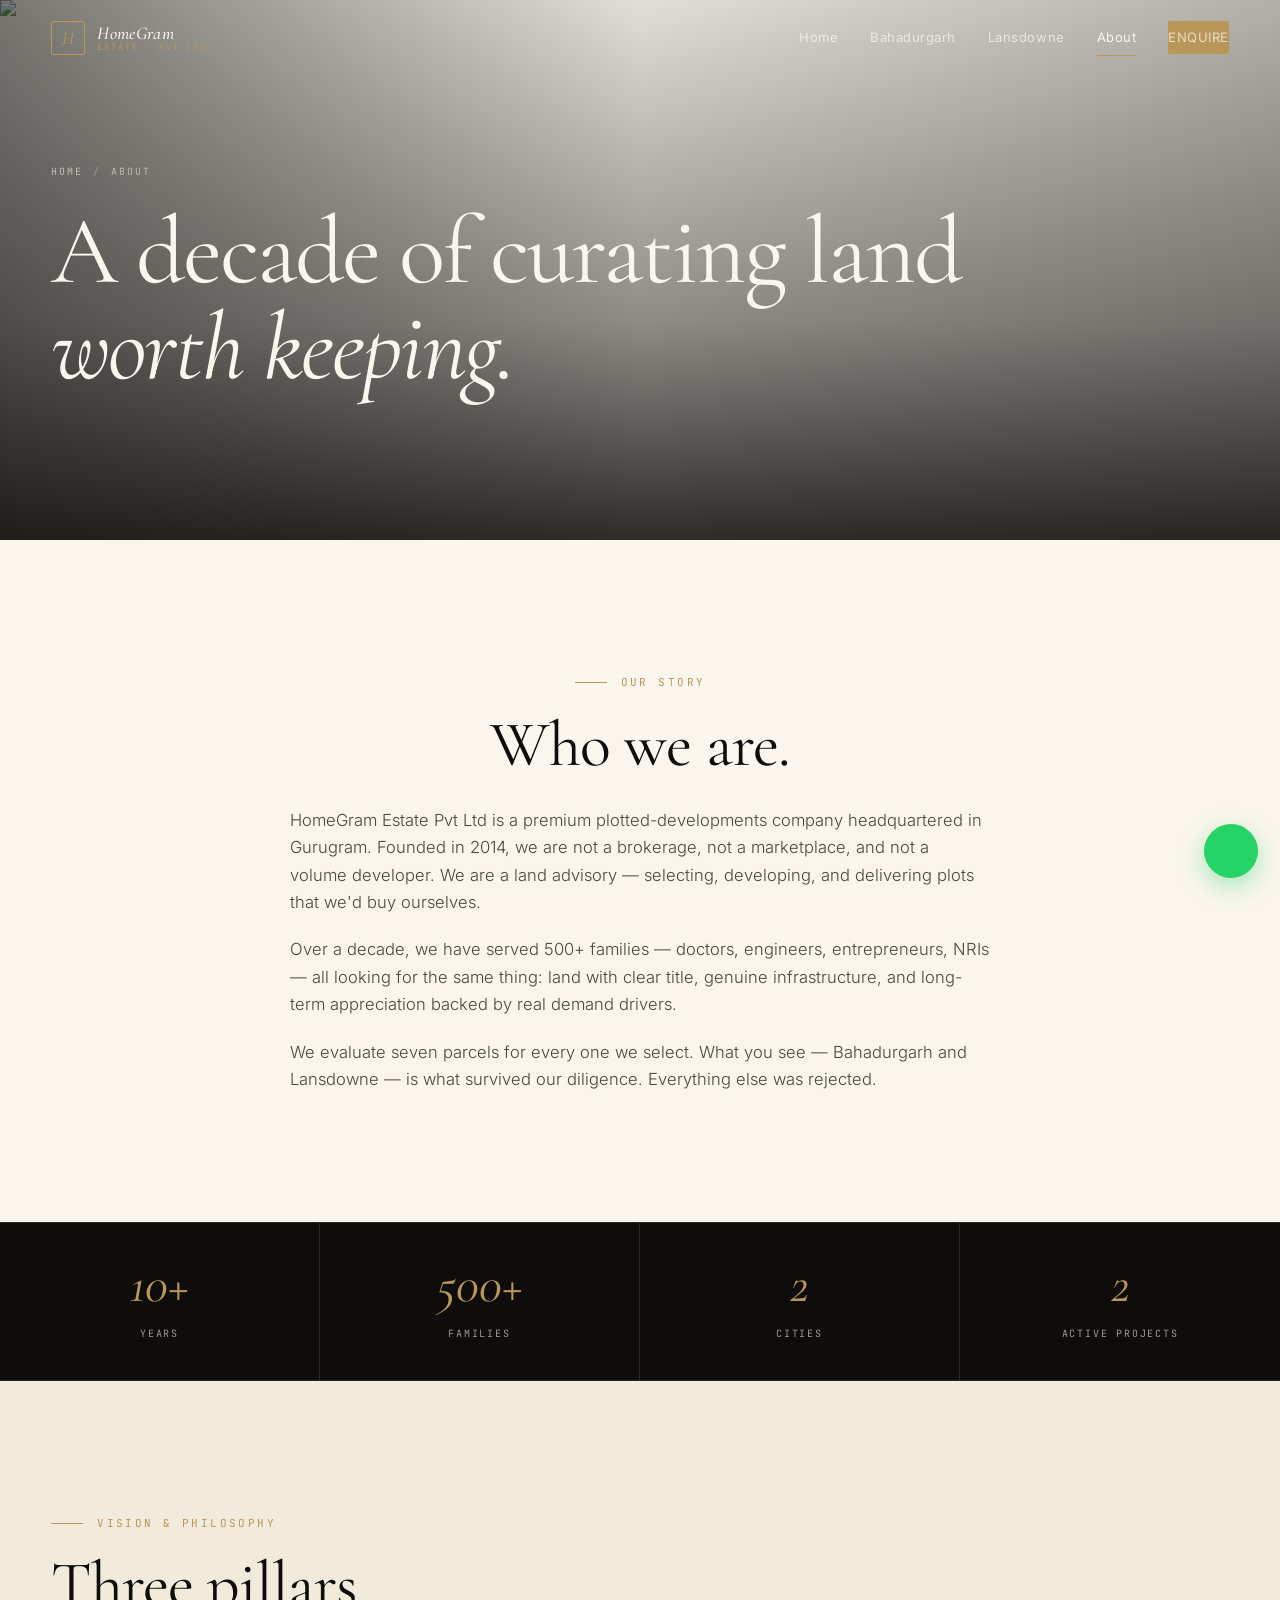
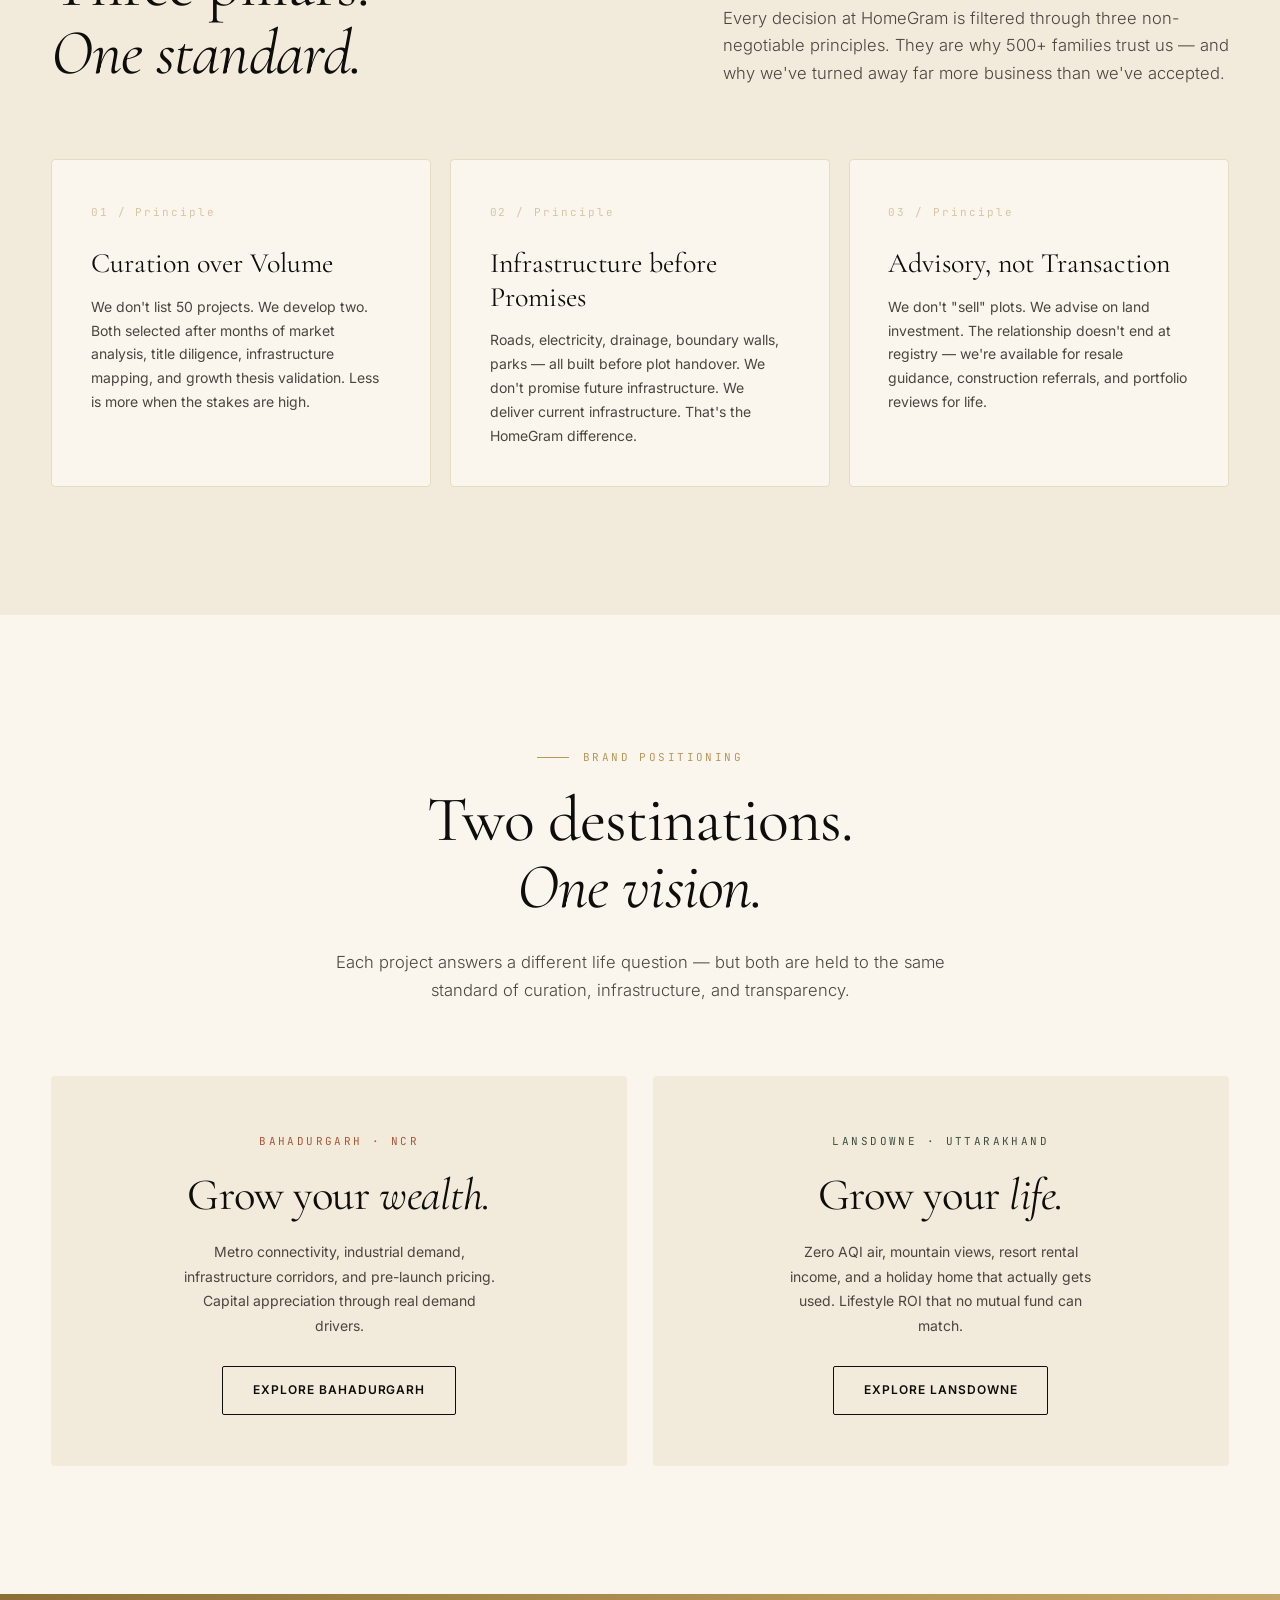
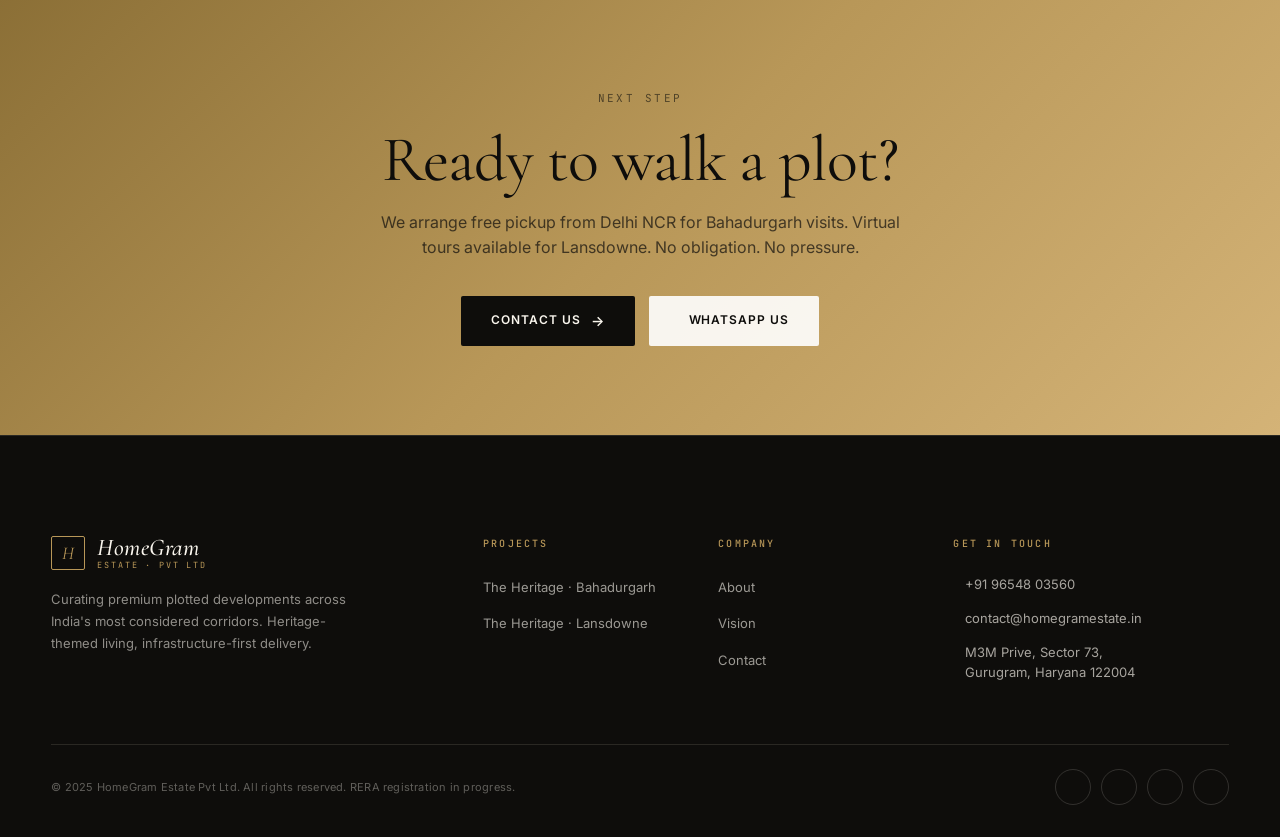
==== about.html @ fc44e46c "v3: Fresh multi-page premium website — Heritage theme, metro animation, Hugeicons Complete rebuild w" ====
<!DOCTYPE html>
<html lang="en">
<head>
<meta charset="UTF-8">
<meta name="viewport" content="width=device-width, initial-scale=1.0">
<title>About — HomeGram Estate Pvt Ltd</title>
<meta name="description" content="HomeGram Estate Pvt Ltd — A decade of curating premium plotted developments. 500+ families served, 2 cities, 2 active projects. Founded 2014, headquartered in Gurugram.">
<link rel="preconnect" href="https://fonts.googleapis.com">
<link rel="preconnect" href="https://fonts.gstatic.com" crossorigin>
<link href="https://fonts.googleapis.com/css2?family=Cormorant+Garamond:ital,wght@0,400;0,500;0,600;1,400;1,500&family=Inter:wght@300;400;500;600;700&family=JetBrains+Mono:wght@400;500&display=swap" rel="stylesheet">
<link rel="stylesheet" href="https://cdn.hugeicons.com/font/hgi-stroke-rounded.css">
<link rel="stylesheet" href="assets/style.css">
</head>
<body>

<!-- NAV -->
<nav class="nav" id="nav">
  <div class="nav-inner">
    <a href="index.html" class="nav-logo">
      <span class="nav-logo-mark">H</span>
      <span class="nav-logo-text">
        <span class="nav-logo-name">HomeGram</span>
        <span class="nav-logo-tag">Estate · Pvt Ltd</span>
      </span>
    </a>
    <div class="nav-links">
      <a href="index.html">Home</a>
      <a href="bahadurgarh.html">Bahadurgarh</a>
      <a href="lansdowne.html">Lansdowne</a>
      <a href="about.html" class="active">About</a>
      <a href="contact.html" class="nav-cta">Enquire</a>
    </div>
    <button class="nav-burger" aria-label="Menu"><span></span><span></span><span></span></button>
  </div>
</nav>
<div class="mobile-menu">
  <a href="index.html">Home</a>
  <a href="bahadurgarh.html">Bahadurgarh</a>
  <a href="lansdowne.html">Lansdowne</a>
  <a href="about.html">About</a>
  <a href="contact.html">Enquire</a>
</div>

<!-- HERO -->
<section class="hero" style="min-height:60vh;min-height:60svh;">
  <div class="hero-media">
    <img src="https://images.unsplash.com/photo-1497366216548-37526070297c?w=1600&q=90" alt="HomeGram Estate Office">
  </div>
  <div class="hero-overlay"></div>
  <div class="hero-content">
    <div class="breadcrumb reveal">
      <a href="index.html">Home</a>
      <span class="sep">/</span>
      <span>About</span>
    </div>
    <h1 class="display-xl reveal delay-1">
      A decade of curating land<br>
      <em>worth keeping.</em>
    </h1>
  </div>
</section>

<!-- STORY SECTION -->
<section class="section light">
  <div class="container" style="max-width:900px;">
    <div style="text-align:center;">
      <span class="eyebrow eyebrow-line reveal">Our Story</span>
      <h2 class="display-lg reveal delay-1" style="margin-top:18px;">
        Who we are.
      </h2>
      <p class="lead reveal delay-2" style="max-width:700px;margin:28px auto 0;text-align:left;">
        HomeGram Estate Pvt Ltd is a premium plotted-developments company headquartered in Gurugram. Founded in 2014, we are not a brokerage, not a marketplace, and not a volume developer. We are a land advisory — selecting, developing, and delivering plots that we'd buy ourselves.
      </p>
      <p class="lead reveal delay-2" style="max-width:700px;margin:20px auto 0;text-align:left;">
        Over a decade, we have served 500+ families — doctors, engineers, entrepreneurs, NRIs — all looking for the same thing: land with clear title, genuine infrastructure, and long-term appreciation backed by real demand drivers.
      </p>
      <p class="lead reveal delay-2" style="max-width:700px;margin:20px auto 0;text-align:left;">
        We evaluate seven parcels for every one we select. What you see — Bahadurgarh and Lansdowne — is what survived our diligence. Everything else was rejected.
      </p>
    </div>
  </div>
</section>

<!-- STATS -->
<section class="dark">
  <div class="stat-band">
    <div class="stat-cell">
      <strong>10+</strong>
      <span>Years</span>
    </div>
    <div class="stat-cell">
      <strong>500+</strong>
      <span>Families</span>
    </div>
    <div class="stat-cell">
      <strong>2</strong>
      <span>Cities</span>
    </div>
    <div class="stat-cell">
      <strong>2</strong>
      <span>Active Projects</span>
    </div>
  </div>
</section>

<!-- VISION & PHILOSOPHY -->
<section class="section cream" id="vision">
  <div class="container">
    <div class="section-head">
      <div>
        <span class="eyebrow eyebrow-line reveal">Vision & Philosophy</span>
        <h2 class="display-lg reveal delay-1">
          Three pillars.<br>
          <em>One standard.</em>
        </h2>
      </div>
      <p class="lead reveal delay-2">
        Every decision at HomeGram is filtered through three non-negotiable principles. They are why 500+ families trust us — and why we've turned away far more business than we've accepted.
      </p>
    </div>
    <div class="feature-grid">
      <div class="feature-card reveal">
        <span class="feature-card-num">01 / Principle</span>
        <i class="hgi-stroke hgi-checkmark-circle-02 feature-card-icon"></i>
        <h3>Curation over Volume</h3>
        <p>We don't list 50 projects. We develop two. Both selected after months of market analysis, title diligence, infrastructure mapping, and growth thesis validation. Less is more when the stakes are high.</p>
      </div>
      <div class="feature-card reveal delay-1">
        <span class="feature-card-num">02 / Principle</span>
        <i class="hgi-stroke hgi-road-01 feature-card-icon"></i>
        <h3>Infrastructure before Promises</h3>
        <p>Roads, electricity, drainage, boundary walls, parks — all built before plot handover. We don't promise future infrastructure. We deliver current infrastructure. That's the HomeGram difference.</p>
      </div>
      <div class="feature-card reveal delay-2">
        <span class="feature-card-num">03 / Principle</span>
        <i class="hgi-stroke hgi-handshake-01 feature-card-icon"></i>
        <h3>Advisory, not Transaction</h3>
        <p>We don't "sell" plots. We advise on land investment. The relationship doesn't end at registry — we're available for resale guidance, construction referrals, and portfolio reviews for life.</p>
      </div>
    </div>
  </div>
</section>

<!-- BRAND POSITIONING -->
<section class="section light">
  <div class="container">
    <div style="text-align:center;max-width:900px;margin:0 auto;">
      <span class="eyebrow eyebrow-line reveal">Brand Positioning</span>
      <h2 class="display-lg reveal delay-1" style="margin-top:18px;">
        Two destinations.<br>
        <em>One vision.</em>
      </h2>
      <p class="lead reveal delay-2" style="max-width:640px;margin:28px auto 0;">
        Each project answers a different life question — but both are held to the same standard of curation, infrastructure, and transparency.
      </p>
    </div>
    <div style="display:grid;grid-template-columns:1fr 1fr;gap:clamp(20px,2vw,32px);margin-top:clamp(48px,6vw,72px);">
      <div class="reveal" style="padding:clamp(32px,4vw,56px);background:var(--paper-warm);border-radius:4px;text-align:center;">
        <span class="eyebrow" style="color:var(--terracotta);">Bahadurgarh · NCR</span>
        <h3 class="display-md" style="margin-top:18px;margin-bottom:20px;">Grow your <em>wealth.</em></h3>
        <p style="font-size:14px;line-height:1.75;color:var(--text-mid);max-width:320px;margin:0 auto;">
          Metro connectivity, industrial demand, infrastructure corridors, and pre-launch pricing. Capital appreciation through real demand drivers.
        </p>
        <a href="bahadurgarh.html" class="btn btn-outline-dark" style="margin-top:28px;">Explore Bahadurgarh</a>
      </div>
      <div class="reveal delay-2" style="padding:clamp(32px,4vw,56px);background:var(--paper-warm);border-radius:4px;text-align:center;">
        <span class="eyebrow" style="color:var(--forest);">Lansdowne · Uttarakhand</span>
        <h3 class="display-md" style="margin-top:18px;margin-bottom:20px;">Grow your <em>life.</em></h3>
        <p style="font-size:14px;line-height:1.75;color:var(--text-mid);max-width:320px;margin:0 auto;">
          Zero AQI air, mountain views, resort rental income, and a holiday home that actually gets used. Lifestyle ROI that no mutual fund can match.
        </p>
        <a href="lansdowne.html" class="btn btn-outline-dark" style="margin-top:28px;">Explore Lansdowne</a>
      </div>
    </div>
  </div>
</section>

<!-- CTA SECTION -->
<section class="section-tight" style="background:linear-gradient(135deg,var(--gold-deep) 0%,var(--gold) 50%,#D4B377 100%);color:var(--ink);">
  <div class="container" style="text-align:center;max-width:780px;">
    <span class="eyebrow reveal" style="color:rgba(14,13,11,0.6);">Next Step</span>
    <h2 class="display-lg reveal delay-1" style="margin-top:18px;color:var(--ink);">
      Ready to walk a plot?
    </h2>
    <p class="reveal delay-2" style="margin-top:16px;font-size:16px;color:rgba(14,13,11,0.7);max-width:520px;margin-left:auto;margin-right:auto;">
      We arrange free pickup from Delhi NCR for Bahadurgarh visits. Virtual tours available for Lansdowne. No obligation. No pressure.
    </p>
    <div class="reveal delay-3" style="margin-top:36px;display:flex;gap:14px;justify-content:center;flex-wrap:wrap;">
      <a href="contact.html" class="btn" style="background:var(--ink);color:var(--paper);">
        Contact Us <span style="font-size:14px;">→</span>
      </a>
      <a href="https://wa.me/919654803560?text=Hi%2C%20I%27d%20like%20to%20schedule%20a%20site%20visit." target="_blank" class="btn" style="background:rgba(255,255,255,0.9);color:var(--ink);">
        <i class="hgi-stroke hgi-whatsapp"></i>
        WhatsApp Us
      </a>
    </div>
  </div>
</section>

<!-- FOOTER -->
<footer class="footer">
  <div class="container">
    <div class="footer-grid">
      <div class="footer-brand">
        <a href="index.html" class="nav-logo">
          <span class="nav-logo-mark">H</span>
          <span class="nav-logo-text">
            <span class="nav-logo-name">HomeGram</span>
            <span class="nav-logo-tag">Estate · Pvt Ltd</span>
          </span>
        </a>
        <p>Curating premium plotted developments across India's most considered corridors. Heritage-themed living, infrastructure-first delivery.</p>
      </div>
      <div>
        <h4>Projects</h4>
        <ul>
          <li><a href="bahadurgarh.html">The Heritage · Bahadurgarh</a></li>
          <li><a href="lansdowne.html">The Heritage · Lansdowne</a></li>
        </ul>
      </div>
      <div>
        <h4>Company</h4>
        <ul>
          <li><a href="about.html">About</a></li>
          <li><a href="about.html#vision">Vision</a></li>
          <li><a href="contact.html">Contact</a></li>
        </ul>
      </div>
      <div>
        <h4>Get in Touch</h4>
        <div class="footer-contact-item"><i class="hgi-stroke hgi-call-02"></i><span>+91 96548 03560</span></div>
        <div class="footer-contact-item"><i class="hgi-stroke hgi-mail-01"></i><span>contact@homegramestate.in</span></div>
        <div class="footer-contact-item"><i class="hgi-stroke hgi-location-05"></i><span>M3M Prive, Sector 73,<br>Gurugram, Haryana 122004</span></div>
      </div>
    </div>
    <div class="footer-bottom">
      <p>© 2025 HomeGram Estate Pvt Ltd. All rights reserved. RERA registration in progress.</p>
      <div class="footer-socials">
        <a href="tel:+919654803560" aria-label="Call"><i class="hgi-stroke hgi-call-02"></i></a>
        <a href="https://wa.me/919654803560" target="_blank" aria-label="WhatsApp"><i class="hgi-stroke hgi-whatsapp"></i></a>
        <a href="mailto:contact@homegramestate.in" aria-label="Email"><i class="hgi-stroke hgi-mail-01"></i></a>
        <a href="#" aria-label="Instagram"><i class="hgi-stroke hgi-instagram"></i></a>
      </div>
    </div>
  </div>
</footer>

<a href="https://wa.me/919654803560?text=Hi%2C%20I%27m%20interested%20in%20HomeGram%20Estate%20properties." target="_blank" class="whatsapp-float" aria-label="WhatsApp">
  <i class="hgi-stroke hgi-whatsapp"></i>
</a>

<script src="assets/script.js"></script>
</body>
</html>
---- assets/style.css ----
/* ============================================================
   HOMEGRAM ESTATE — DESIGN SYSTEM
   Editorial luxury × Premium real estate
   ============================================================ */

/* ---------- RESET ---------- */
*,*::before,*::after{margin:0;padding:0;box-sizing:border-box}
html{scroll-behavior:smooth;-webkit-font-smoothing:antialiased;text-rendering:optimizeLegibility}
body{font-family:var(--ff-body);color:var(--ink);background:var(--paper);line-height:1.55;overflow-x:hidden}
img,video,svg{display:block;max-width:100%;height:auto}
a{color:inherit;text-decoration:none}
button{border:none;background:none;cursor:pointer;font-family:inherit;color:inherit}
ul,ol{list-style:none}
input,textarea,select{font-family:inherit;font-size:inherit;color:inherit;border:none;outline:none;background:transparent}

/* ---------- DESIGN TOKENS ---------- */
:root{
  /* Heritage palette */
  --ink:#0E0D0B;
  --ink-soft:#1B1A17;
  --ink-line:#2A2823;
  --paper:#FAF6EE;
  --paper-warm:#F2EBDB;
  --paper-stone:#E5DCC4;
  --bone:#D9CFB5;
  --gold:#B89758;
  --gold-deep:#8B6F36;
  --gold-glow:rgba(184,151,88,0.14);
  --terracotta:#A65A3A;
  --forest:#3D4F3C;
  --text-mid:#4A463E;
  --text-soft:#7A746A;

  /* Type */
  --ff-display:'Cormorant Garamond',Georgia,serif;
  --ff-body:'Inter',system-ui,-apple-system,sans-serif;
  --ff-mono:'JetBrains Mono',ui-monospace,monospace;

  /* Layout */
  --nav-h:76px;
  --max-w:1320px;
  --gutter:clamp(20px,4vw,72px);

  /* Motion */
  --ease-out:cubic-bezier(.2,.8,.2,1);
  --ease-soft:cubic-bezier(.4,0,.2,1);
}

/* ---------- TYPOGRAPHY ---------- */
.eyebrow{
  font-family:var(--ff-mono);
  font-size:11px;
  letter-spacing:0.22em;
  text-transform:uppercase;
  color:var(--gold);
  display:inline-block;
}
.eyebrow-line::before{
  content:'';display:inline-block;width:32px;height:1px;
  background:var(--gold);vertical-align:middle;margin-right:14px;
}
.display-xl{
  font-family:var(--ff-display);
  font-weight:400;
  font-size:clamp(48px,7.5vw,108px);
  line-height:1.0;
  letter-spacing:-0.02em;
}
.display-lg{
  font-family:var(--ff-display);
  font-weight:400;
  font-size:clamp(38px,5vw,72px);
  line-height:1.06;
  letter-spacing:-0.015em;
}
.display-md{
  font-family:var(--ff-display);
  font-weight:400;
  font-size:clamp(28px,3.5vw,48px);
  line-height:1.12;
  letter-spacing:-0.01em;
}
.display-sm{
  font-family:var(--ff-display);
  font-weight:400;
  font-size:clamp(22px,2.4vw,32px);
  line-height:1.18;
}
.display-xl em,.display-lg em,.display-md em,.display-sm em{
  font-style:italic;font-weight:400;
}
.lead{
  font-size:clamp(16px,1.3vw,19px);
  line-height:1.65;
  font-weight:300;
  color:var(--text-mid);
}
.dark .lead,section.dark .lead{color:rgba(250,246,238,0.72)}

/* ---------- LAYOUT ---------- */
.container{
  max-width:var(--max-w);
  margin:0 auto;
  padding-left:var(--gutter);
  padding-right:var(--gutter);
}
.section{padding:clamp(80px,10vw,160px) 0}
.section-tight{padding:clamp(60px,7vw,100px) 0}

/* Theme variants */
.dark{background:var(--ink);color:var(--paper)}
.light{background:var(--paper);color:var(--ink)}
.cream{background:var(--paper-warm);color:var(--ink)}
.stone{background:var(--paper-stone);color:var(--ink)}

/* ---------- NAV ---------- */
.nav{
  position:fixed;top:0;left:0;right:0;z-index:1000;
  height:var(--nav-h);
  display:flex;align-items:center;
  padding:0 var(--gutter);
  transition:background .4s var(--ease-out),backdrop-filter .4s,border-color .4s,height .3s;
  border-bottom:1px solid transparent;
}
.nav.is-scrolled{
  background:rgba(14,13,11,0.85);
  backdrop-filter:blur(20px) saturate(140%);
  -webkit-backdrop-filter:blur(20px) saturate(140%);
  border-bottom-color:rgba(184,151,88,0.12);
  height:64px;
}
.nav.on-light{background:rgba(250,246,238,0.92);border-bottom-color:rgba(14,13,11,0.06)}
.nav.on-light.is-scrolled{background:rgba(250,246,238,0.95)}
.nav-inner{
  display:flex;align-items:center;justify-content:space-between;
  width:100%;max-width:var(--max-w);margin:0 auto;
}
.nav-logo{display:flex;align-items:center;gap:12px;line-height:1}
.nav-logo-mark{
  width:34px;height:34px;
  border:1.5px solid var(--gold);
  display:flex;align-items:center;justify-content:center;
  font-family:var(--ff-display);font-style:italic;font-size:18px;color:var(--gold);
  border-radius:2px;
}
.nav-logo-text{display:flex;flex-direction:column;gap:1px}
.nav-logo-name{
  font-family:var(--ff-display);font-style:italic;font-size:18px;
  color:var(--paper);font-weight:500;letter-spacing:0.02em;
}
.nav.on-light .nav-logo-name{color:var(--ink)}
.nav-logo-tag{
  font-family:var(--ff-mono);font-size:8.5px;
  letter-spacing:0.22em;text-transform:uppercase;
  color:var(--gold);
}
.nav-links{display:flex;align-items:center;gap:clamp(20px,2.5vw,40px)}
.nav-links a{
  font-size:13px;font-weight:400;letter-spacing:0.04em;
  color:rgba(250,246,238,0.72);
  transition:color .25s;
  position:relative;padding:6px 0;
}
.nav.on-light .nav-links a{color:var(--text-mid)}
.nav-links a:hover{color:var(--gold)}
.nav-links a.active{color:var(--paper)}
.nav.on-light .nav-links a.active{color:var(--ink)}
.nav-links a.active::after{
  content:'';position:absolute;left:0;right:0;bottom:-2px;
  height:1px;background:var(--gold);
}
.nav-cta{
  display:inline-flex;align-items:center;gap:8px;
  padding:10px 22px;
  background:var(--gold);color:var(--ink);
  font-size:12px;font-weight:600;letter-spacing:0.06em;text-transform:uppercase;
  border-radius:2px;transition:all .3s var(--ease-out);
}
.nav-cta:hover{background:var(--paper);color:var(--ink);transform:translateY(-1px)}
.nav-burger{display:none;width:32px;height:32px;flex-direction:column;justify-content:center;gap:5px;cursor:pointer}
.nav-burger span{
  display:block;width:22px;height:1.5px;background:var(--paper);
  transition:transform .3s,opacity .3s;
}
.nav.on-light .nav-burger span{background:var(--ink)}
.nav-burger.open span:nth-child(1){transform:translateY(6.5px) rotate(45deg)}
.nav-burger.open span:nth-child(2){opacity:0}
.nav-burger.open span:nth-child(3){transform:translateY(-6.5px) rotate(-45deg)}

/* Mobile menu */
.mobile-menu{
  position:fixed;inset:0;z-index:999;
  background:var(--ink);
  display:flex;flex-direction:column;align-items:center;justify-content:center;gap:28px;
  opacity:0;pointer-events:none;
  transition:opacity .35s var(--ease-out);
}
.mobile-menu.open{opacity:1;pointer-events:auto}
.mobile-menu a{
  font-family:var(--ff-display);font-style:italic;font-size:32px;
  color:var(--paper);
}
.mobile-menu a:hover{color:var(--gold)}

/* ---------- BUTTONS ---------- */
.btn{
  display:inline-flex;align-items:center;gap:10px;
  padding:14px 30px;
  font-size:12px;font-weight:600;letter-spacing:0.08em;text-transform:uppercase;
  border-radius:2px;
  transition:all .3s var(--ease-out);
  cursor:pointer;
}
.btn-gold{background:var(--gold);color:var(--ink)}
.btn-gold:hover{background:var(--paper);transform:translateY(-2px);box-shadow:0 12px 36px rgba(184,151,88,0.28)}
.btn-outline{
  border:1px solid rgba(250,246,238,0.4);color:var(--paper);
}
.btn-outline:hover{border-color:var(--gold);color:var(--gold)}
.btn-outline-dark{
  border:1px solid var(--ink);color:var(--ink);
}
.btn-outline-dark:hover{background:var(--ink);color:var(--paper)}
.btn-arrow{
  display:inline-flex;align-items:center;gap:8px;
  font-family:var(--ff-mono);font-size:11px;
  letter-spacing:0.18em;text-transform:uppercase;color:var(--gold);
  transition:gap .3s var(--ease-out);
}
.btn-arrow:hover{gap:14px}
.btn-arrow .arrow{
  display:inline-block;width:24px;height:1px;background:var(--gold);
  position:relative;
}
.btn-arrow .arrow::after{
  content:'';position:absolute;right:-1px;top:-3px;
  width:8px;height:8px;border-top:1px solid var(--gold);border-right:1px solid var(--gold);
  transform:rotate(45deg);
}

/* ---------- SCROLL REVEAL ---------- */
.reveal{opacity:0;transform:translateY(32px);transition:opacity .8s var(--ease-out),transform .8s var(--ease-out)}
.reveal.visible{opacity:1;transform:translateY(0)}
.reveal-l{opacity:0;transform:translateX(-32px);transition:opacity .8s var(--ease-out),transform .8s var(--ease-out)}
.reveal-l.visible{opacity:1;transform:translateX(0)}
.reveal-r{opacity:0;transform:translateX(32px);transition:opacity .8s var(--ease-out),transform .8s var(--ease-out)}
.reveal-r.visible{opacity:1;transform:translateX(0)}
.delay-1{transition-delay:.08s}.delay-2{transition-delay:.16s}.delay-3{transition-delay:.24s}
.delay-4{transition-delay:.32s}.delay-5{transition-delay:.4s}
@media (prefers-reduced-motion:reduce){
  .reveal,.reveal-l,.reveal-r{opacity:1!important;transform:none!important;transition:none!important}
}

/* ---------- HERO ---------- */
.hero{
  position:relative;
  min-height:100vh;min-height:100svh;
  display:flex;align-items:center;
  overflow:hidden;
  color:var(--paper);
}
.hero-media{position:absolute;inset:0;z-index:0;overflow:hidden}
.hero-media img,.hero-media video{
  width:100%;height:100%;object-fit:cover;
  transform:scale(1.04);
  transition:transform 8s ease-out;
}
.hero.is-loaded .hero-media img,.hero.is-loaded .hero-media video{transform:scale(1)}
.hero-overlay{
  position:absolute;inset:0;z-index:1;
  background:
    linear-gradient(180deg,rgba(14,13,11,0) 0%,rgba(14,13,11,0.4) 60%,rgba(14,13,11,0.85) 100%),
    linear-gradient(90deg,rgba(14,13,11,0.55) 0%,rgba(14,13,11,0.1) 50%,rgba(14,13,11,0.3) 100%);
}
.hero-content{
  position:relative;z-index:2;
  width:100%;max-width:var(--max-w);margin:0 auto;
  padding:calc(var(--nav-h) + 24px) var(--gutter) 80px;
}
.hero-meta{
  display:flex;flex-wrap:wrap;gap:24px 36px;
  font-family:var(--ff-mono);font-size:11px;letter-spacing:0.18em;text-transform:uppercase;
  color:rgba(250,246,238,0.72);
  margin-top:36px;padding-top:28px;
  border-top:1px solid rgba(250,246,238,0.18);
}
.hero-meta span strong{
  display:block;font-family:var(--ff-display);font-size:24px;font-weight:400;font-style:italic;
  color:var(--gold);letter-spacing:0;margin-bottom:4px;text-transform:none;
}
.hero-scroll{
  position:absolute;bottom:32px;left:50%;transform:translateX(-50%);
  z-index:2;
  display:flex;flex-direction:column;align-items:center;gap:8px;
  font-family:var(--ff-mono);font-size:9px;letter-spacing:0.3em;text-transform:uppercase;
  color:rgba(250,246,238,0.5);
}
.hero-scroll-line{
  width:1px;height:48px;
  background:linear-gradient(180deg,var(--gold) 0%,transparent 100%);
  position:relative;overflow:hidden;
}
.hero-scroll-line::before{
  content:'';position:absolute;top:-50%;left:0;width:100%;height:50%;
  background:var(--paper);
  animation:scrollLine 2s ease-in-out infinite;
}
@keyframes scrollLine{
  0%{transform:translateY(0)}
  100%{transform:translateY(300%)}
}

/* ---------- TICKER ---------- */
.ticker{
  background:var(--ink-soft);
  border-top:1px solid var(--ink-line);border-bottom:1px solid var(--ink-line);
  overflow:hidden;padding:18px 0;
  color:var(--paper);
}
.ticker-track{display:flex;gap:48px;animation:tick 38s linear infinite;width:max-content}
.ticker-item{
  display:flex;align-items:center;gap:12px;
  font-family:var(--ff-mono);font-size:11px;letter-spacing:0.18em;text-transform:uppercase;
  color:rgba(250,246,238,0.7);white-space:nowrap;
}
.ticker-item .dot{width:5px;height:5px;background:var(--gold);border-radius:50%}
@keyframes tick{from{transform:translateX(0)}to{transform:translateX(-50%)}}

/* ---------- PROJECT CARDS ---------- */
.projects-grid{
  display:grid;grid-template-columns:1fr 1fr;gap:clamp(16px,1.5vw,24px);
  margin-top:clamp(48px,6vw,80px);
}
.project-card{
  position:relative;display:block;
  aspect-ratio:3/4;border-radius:4px;overflow:hidden;
  color:var(--paper);
}
.project-card-img{
  position:absolute;inset:0;width:100%;height:100%;object-fit:cover;
  transition:transform .9s var(--ease-out);
}
.project-card:hover .project-card-img{transform:scale(1.06)}
.project-card-overlay{
  position:absolute;inset:0;
  background:linear-gradient(180deg,rgba(14,13,11,0.1) 0%,rgba(14,13,11,0.3) 50%,rgba(14,13,11,0.92) 100%);
}
.project-card-content{
  position:absolute;inset:0;
  padding:clamp(28px,3vw,44px);
  display:flex;flex-direction:column;justify-content:flex-end;gap:16px;
}
.project-card-tag{
  align-self:flex-start;
  font-family:var(--ff-mono);font-size:10px;letter-spacing:0.22em;text-transform:uppercase;
  color:var(--gold);
  padding:6px 14px;border:1px solid rgba(184,151,88,0.45);
  border-radius:60px;
}
.project-card-title{
  font-family:var(--ff-display);font-size:clamp(28px,3vw,42px);
  font-weight:400;line-height:1.05;letter-spacing:-0.01em;
}
.project-card-title em{font-style:italic;color:var(--gold)}
.project-card-tagline{
  font-family:var(--ff-mono);font-size:11px;letter-spacing:0.18em;text-transform:uppercase;
  color:rgba(250,246,238,0.65);
}
.project-card-stats{
  display:grid;grid-template-columns:repeat(3,1fr);gap:16px;
  padding:18px 0;
  border-top:1px solid rgba(250,246,238,0.18);
  margin-top:8px;
}
.project-card-stat strong{
  display:block;
  font-family:var(--ff-display);font-size:22px;font-weight:400;
  color:var(--gold);
}
.project-card-stat span{
  font-family:var(--ff-mono);font-size:9px;letter-spacing:0.16em;text-transform:uppercase;
  color:rgba(250,246,238,0.55);
}
.project-card-cta{
  display:inline-flex;align-items:center;gap:10px;
  font-family:var(--ff-mono);font-size:11px;letter-spacing:0.16em;text-transform:uppercase;
  color:var(--gold);
  align-self:flex-start;padding-top:4px;
}

/* ---------- FOOTER ---------- */
.footer{
  background:var(--ink);color:var(--paper);
  padding:clamp(60px,8vw,100px) 0 32px;
  border-top:1px solid var(--ink-line);
}
.footer-grid{
  display:grid;grid-template-columns:2fr 1fr 1fr 1.4fr;
  gap:clamp(28px,3vw,56px);
  padding-bottom:48px;
  border-bottom:1px solid var(--ink-line);
}
.footer-brand .nav-logo-name{font-size:24px;color:var(--paper)}
.footer-brand p{
  font-size:13px;line-height:1.7;color:rgba(250,246,238,0.55);
  margin-top:18px;max-width:300px;
}
.footer h4{
  font-family:var(--ff-mono);font-size:10px;letter-spacing:0.22em;text-transform:uppercase;
  color:var(--gold);font-weight:500;
  margin-bottom:22px;
}
.footer ul{display:flex;flex-direction:column;gap:12px}
.footer ul a{
  font-size:13px;color:rgba(250,246,238,0.6);transition:color .25s;
}
.footer ul a:hover{color:var(--gold)}
.footer-contact-item{
  display:flex;gap:12px;align-items:flex-start;
  margin-bottom:14px;font-size:13px;color:rgba(250,246,238,0.65);line-height:1.55;
}
.footer-contact-item i{color:var(--gold);font-size:16px;flex-shrink:0;margin-top:2px}
.footer-bottom{
  display:flex;align-items:center;justify-content:space-between;
  padding-top:24px;flex-wrap:wrap;gap:14px;
}
.footer-bottom p{font-size:11px;color:rgba(250,246,238,0.35);letter-spacing:0.02em}
.footer-socials{display:flex;gap:10px}
.footer-socials a{
  width:36px;height:36px;border:1px solid rgba(250,246,238,0.15);border-radius:50%;
  display:flex;align-items:center;justify-content:center;
  font-size:14px;color:rgba(250,246,238,0.6);transition:all .25s;
}
.footer-socials a:hover{border-color:var(--gold);color:var(--gold);background:var(--gold-glow)}

/* ---------- WHATSAPP FLOAT ---------- */
.whatsapp-float{
  position:fixed;right:22px;bottom:22px;z-index:900;
  width:54px;height:54px;border-radius:50%;
  background:#25D366;
  display:flex;align-items:center;justify-content:center;
  color:#fff;font-size:24px;
  box-shadow:0 8px 24px rgba(37,211,102,0.4);
  transition:transform .3s var(--ease-out);
  animation:waPulse 2.4s ease-in-out infinite;
}
.whatsapp-float:hover{transform:scale(1.08)}
@keyframes waPulse{
  0%,100%{box-shadow:0 8px 24px rgba(37,211,102,0.4),0 0 0 0 rgba(37,211,102,0.4)}
  50%{box-shadow:0 8px 24px rgba(37,211,102,0.4),0 0 0 14px rgba(37,211,102,0)}
}

/* ---------- FORMS ---------- */
.form-group{display:flex;flex-direction:column;gap:8px}
.form-label{
  font-family:var(--ff-mono);font-size:10px;letter-spacing:0.18em;text-transform:uppercase;
  color:var(--text-soft);
}
.dark .form-label{color:rgba(250,246,238,0.55)}
.form-input,.form-select,.form-textarea{
  width:100%;
  padding:14px 18px;
  background:var(--paper-warm);
  border:1px solid transparent;
  border-radius:2px;
  font-size:14px;color:var(--ink);
  transition:border-color .3s,background .3s;
}
.dark .form-input,.dark .form-select,.dark .form-textarea{
  background:rgba(250,246,238,0.06);color:var(--paper);
  border-color:rgba(250,246,238,0.12);
}
.form-input:focus,.form-select:focus,.form-textarea:focus{
  border-color:var(--gold);
  background:var(--paper);
}
.dark .form-input:focus,.dark .form-select:focus,.dark .form-textarea:focus{
  background:rgba(250,246,238,0.1);
}
.form-textarea{min-height:120px;resize:vertical}

/* ---------- METRO ANIMATION ---------- */
.metro-stage{
  position:relative;
  margin:clamp(40px,5vw,72px) 0;
  padding:clamp(40px,5vw,60px) 0;
}
.metro-line-badge{
  display:inline-flex;align-items:center;gap:10px;
  padding:8px 18px;
  background:rgba(34,177,76,0.08);
  border:1px solid rgba(34,177,76,0.35);
  border-radius:60px;
  font-family:var(--ff-mono);font-size:11px;letter-spacing:0.18em;text-transform:uppercase;
  color:#27AE60;
  margin-bottom:32px;
}
.metro-line-badge::before{
  content:'';width:8px;height:8px;background:#27AE60;border-radius:50%;
  animation:metroPulse 2s ease-in-out infinite;
}
@keyframes metroPulse{0%,100%{opacity:1}50%{opacity:0.4}}
.metro-track-wrap{
  position:relative;padding:60px 0 60px;
}
.metro-track{
  position:absolute;left:0;right:0;top:50%;transform:translateY(-50%);
  height:6px;
  background:linear-gradient(90deg,#27AE60 0%,#27AE60 100%);
  border-radius:6px;
  box-shadow:0 0 24px rgba(34,177,76,0.3);
}
.metro-track::before,.metro-track::after{
  content:'';position:absolute;top:50%;width:14px;height:14px;
  background:#27AE60;border-radius:50%;transform:translateY(-50%);
  box-shadow:0 0 16px rgba(34,177,76,0.6);
}
.metro-track::before{left:-7px}
.metro-track::after{right:-7px}
.metro-train{
  position:absolute;top:50%;left:0;
  width:62px;height:24px;
  background:linear-gradient(135deg,var(--gold) 0%,#E8C97A 50%,var(--gold) 100%);
  border-radius:14px;
  transform:translateY(-50%);
  box-shadow:0 0 28px rgba(184,151,88,0.6),0 4px 12px rgba(0,0,0,0.25);
  animation:trainRide 9s cubic-bezier(.4,0,.6,1) infinite;
  z-index:5;
}
.metro-train::before{
  content:'';position:absolute;top:50%;left:8px;right:8px;
  height:2px;background:rgba(14,13,11,0.4);transform:translateY(-50%);border-radius:2px;
}
.metro-train::after{
  content:'';position:absolute;left:-12px;top:50%;
  width:24px;height:2px;
  background:linear-gradient(90deg,transparent,rgba(184,151,88,0.6));
  transform:translateY(-50%);
}
@keyframes trainRide{
  0%{left:0%}
  45%{left:calc(100% - 62px)}
  50%{left:calc(100% - 62px)}
  95%{left:0%}
  100%{left:0%}
}
.metro-stations{
  position:relative;
  display:grid;grid-template-columns:repeat(5,1fr);
  gap:12px;
  z-index:2;
}
.metro-station{
  display:flex;flex-direction:column;align-items:center;gap:14px;
  text-align:center;
}
.metro-station-dot{
  width:18px;height:18px;
  background:var(--paper);
  border:3px solid #27AE60;
  border-radius:50%;
  box-shadow:0 0 0 4px rgba(34,177,76,0.15);
  transition:all .3s;
}
.metro-station.is-key .metro-station-dot{
  width:24px;height:24px;
  background:var(--gold);
  border-color:var(--gold);
  box-shadow:0 0 0 6px var(--gold-glow),0 0 20px rgba(184,151,88,0.5);
}
.metro-station-name{
  font-family:var(--ff-mono);font-size:10px;letter-spacing:0.1em;text-transform:uppercase;
  color:var(--text-soft);
  max-width:130px;line-height:1.4;
}
.dark .metro-station-name{color:rgba(250,246,238,0.6)}
.metro-station.is-key .metro-station-name{color:var(--gold);font-weight:600}
.metro-station-distance{
  font-family:var(--ff-mono);font-size:9px;letter-spacing:0.08em;
  color:var(--text-soft);opacity:0.65;margin-top:2px;
}
.dark .metro-station-distance{color:rgba(250,246,238,0.4)}

/* ---------- STAT BANDS ---------- */
.stat-band{
  display:grid;grid-template-columns:repeat(4,1fr);
  border-top:1px solid var(--ink-line);
  border-bottom:1px solid var(--ink-line);
}
.stat-cell{
  padding:36px 28px;
  border-right:1px solid var(--ink-line);
  text-align:center;
}
.stat-cell:last-child{border-right:none}
.stat-cell strong{
  display:block;
  font-family:var(--ff-display);font-style:italic;font-weight:400;
  font-size:clamp(32px,4.5vw,52px);color:var(--gold);
  line-height:1;margin-bottom:8px;
}
.stat-cell span{
  font-family:var(--ff-mono);font-size:10px;letter-spacing:0.18em;text-transform:uppercase;
  color:rgba(250,246,238,0.6);
}
.light .stat-cell span{color:var(--text-soft)}
.light .stat-cell{border-right-color:var(--paper-stone)}
.light .stat-band{border-color:var(--paper-stone)}

/* ---------- BREADCRUMB ---------- */
.breadcrumb{
  font-family:var(--ff-mono);font-size:10px;letter-spacing:0.2em;text-transform:uppercase;
  color:rgba(250,246,238,0.55);
  margin-bottom:24px;
  display:flex;gap:10px;align-items:center;
}
.breadcrumb a{color:rgba(250,246,238,0.6)}
.breadcrumb a:hover{color:var(--gold)}
.breadcrumb .sep{color:rgba(250,246,238,0.3)}

/* ---------- USP / PILLAR CARDS ---------- */
.feature-grid{
  display:grid;grid-template-columns:repeat(3,1fr);
  gap:clamp(16px,1.5vw,24px);
  margin-top:clamp(48px,6vw,72px);
}
.feature-card{
  background:var(--paper);
  border:1px solid var(--paper-stone);
  border-radius:4px;
  padding:clamp(28px,3vw,44px);
  transition:all .4s var(--ease-out);
  position:relative;overflow:hidden;
}
.dark .feature-card{
  background:var(--ink-soft);border-color:var(--ink-line);
}
.feature-card::before{
  content:'';position:absolute;top:0;left:0;right:0;height:2px;
  background:var(--gold);transform:scaleX(0);transform-origin:left;
  transition:transform .4s var(--ease-out);
}
.feature-card:hover{
  transform:translateY(-4px);
  box-shadow:0 24px 48px rgba(14,13,11,0.08);
}
.dark .feature-card:hover{box-shadow:0 24px 48px rgba(0,0,0,0.4)}
.feature-card:hover::before{transform:scaleX(1)}
.feature-card-num{
  font-family:var(--ff-mono);font-size:11px;letter-spacing:0.18em;
  color:var(--gold);opacity:0.5;margin-bottom:24px;
}
.feature-card-icon{
  font-size:32px;color:var(--gold);
  margin-bottom:24px;display:block;
}
.feature-card h3{
  font-family:var(--ff-display);font-size:clamp(22px,2.4vw,28px);font-weight:400;
  margin-bottom:14px;line-height:1.2;
}
.feature-card p{
  font-size:14px;line-height:1.7;color:var(--text-mid);
}
.dark .feature-card p{color:rgba(250,246,238,0.6)}
.feature-card-tag{
  display:inline-block;margin-top:18px;
  font-family:var(--ff-mono);font-size:9px;letter-spacing:0.2em;text-transform:uppercase;
  color:var(--gold);
  padding:4px 10px;border:1px solid rgba(184,151,88,0.4);border-radius:2px;
}

/* ---------- SECTION HEADERS ---------- */
.section-head{
  display:grid;grid-template-columns:1.2fr 1fr;
  gap:clamp(32px,5vw,80px);
  align-items:end;
  margin-bottom:clamp(40px,5vw,72px);
}
.section-head-single{max-width:760px}
.section-head h2{margin-top:18px}
.section-head .lead{margin-top:18px}
@media (max-width:900px){.section-head{grid-template-columns:1fr}}

/* ---------- RESPONSIVE ---------- */
@media (max-width:1024px){
  .footer-grid{grid-template-columns:1fr 1fr;gap:36px}
  .feature-grid{grid-template-columns:repeat(2,1fr)}
  .stat-band{grid-template-columns:repeat(2,1fr)}
  .stat-cell{border-right:none;border-bottom:1px solid var(--ink-line)}
  .stat-cell:nth-child(odd){border-right:1px solid var(--ink-line)}
  .light .stat-cell:nth-child(odd){border-right-color:var(--paper-stone)}
}
@media (max-width:768px){
  .nav-links{display:none}
  .nav-burger{display:flex}
  .projects-grid{grid-template-columns:1fr}
  .feature-grid{grid-template-columns:1fr}
  .footer-grid{grid-template-columns:1fr}
  .metro-stations{grid-template-columns:repeat(3,1fr);gap:24px}
  .metro-stations .metro-station:nth-child(n+4){grid-column:span 1}
  .metro-track{display:none}
  .metro-train{display:none}
  .hero-meta{flex-direction:column;gap:16px}
  .hero-meta strong{display:inline-block;margin-right:12px}
}
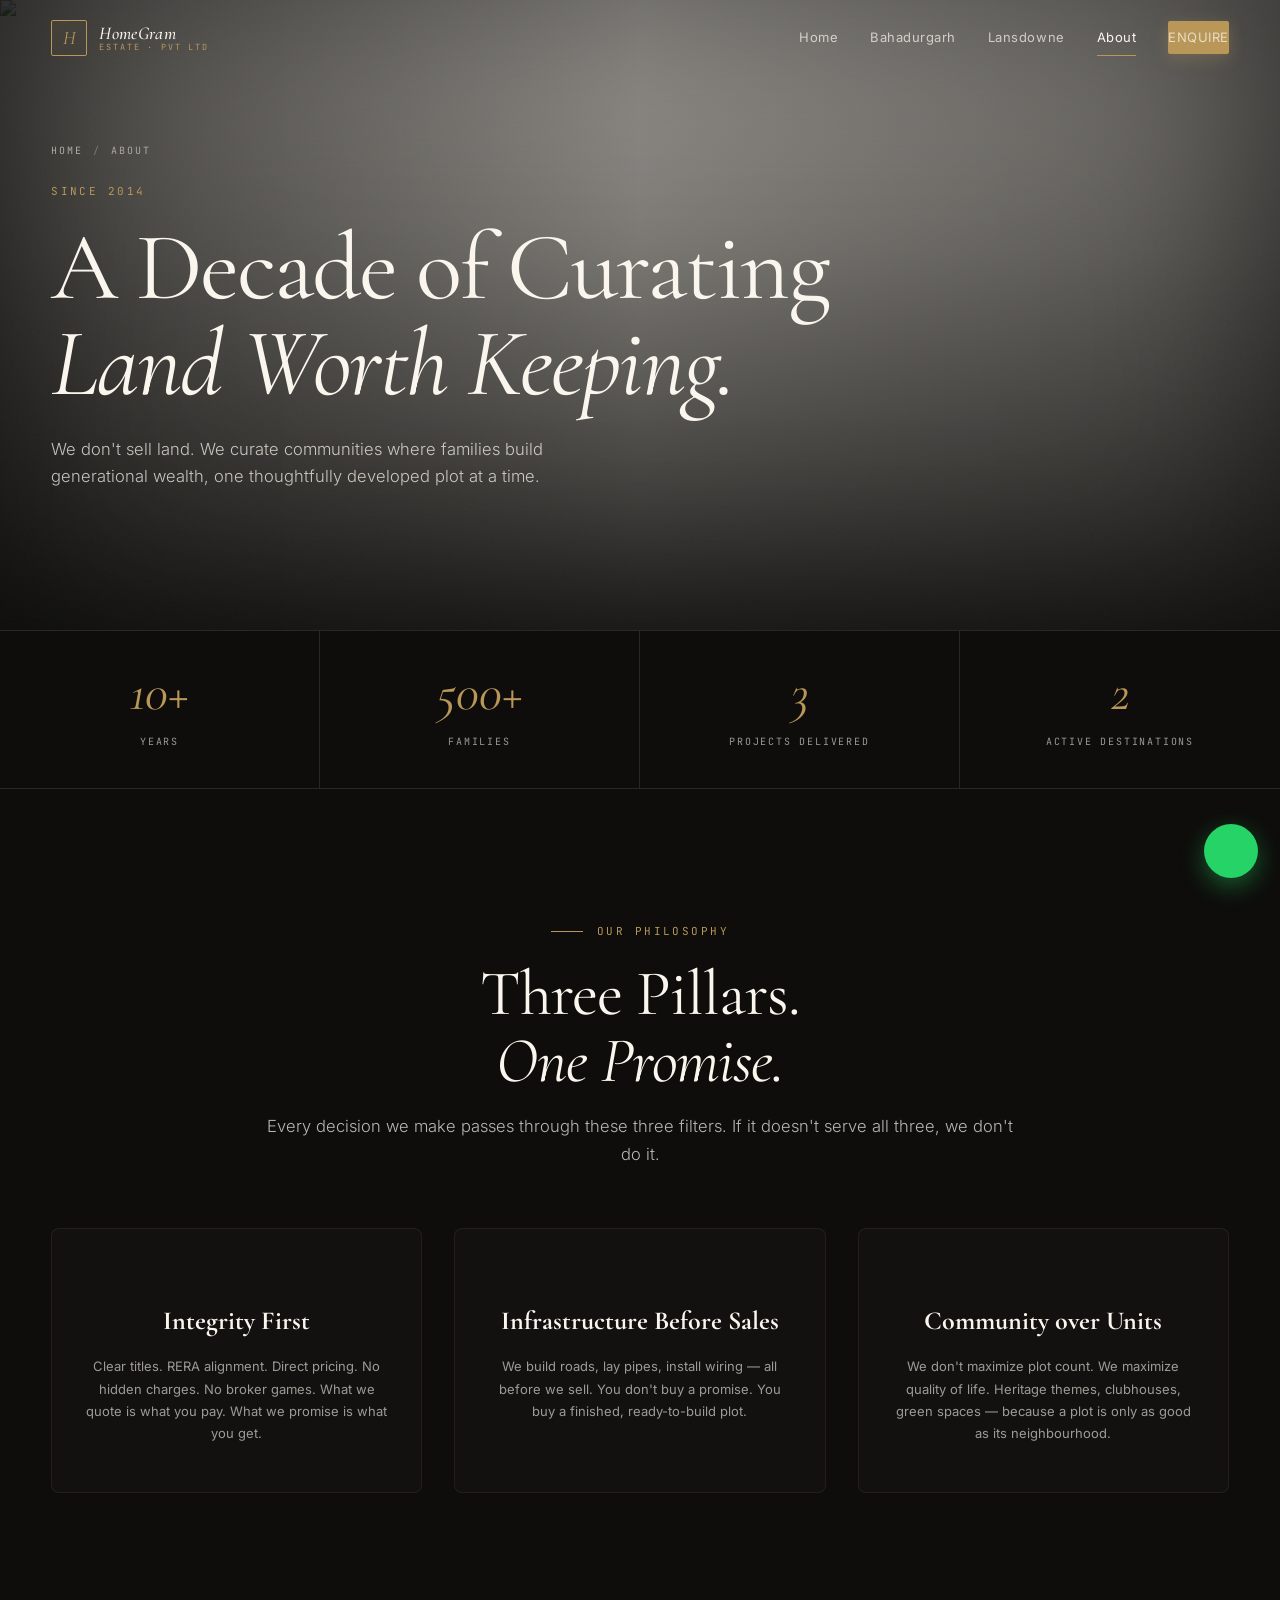
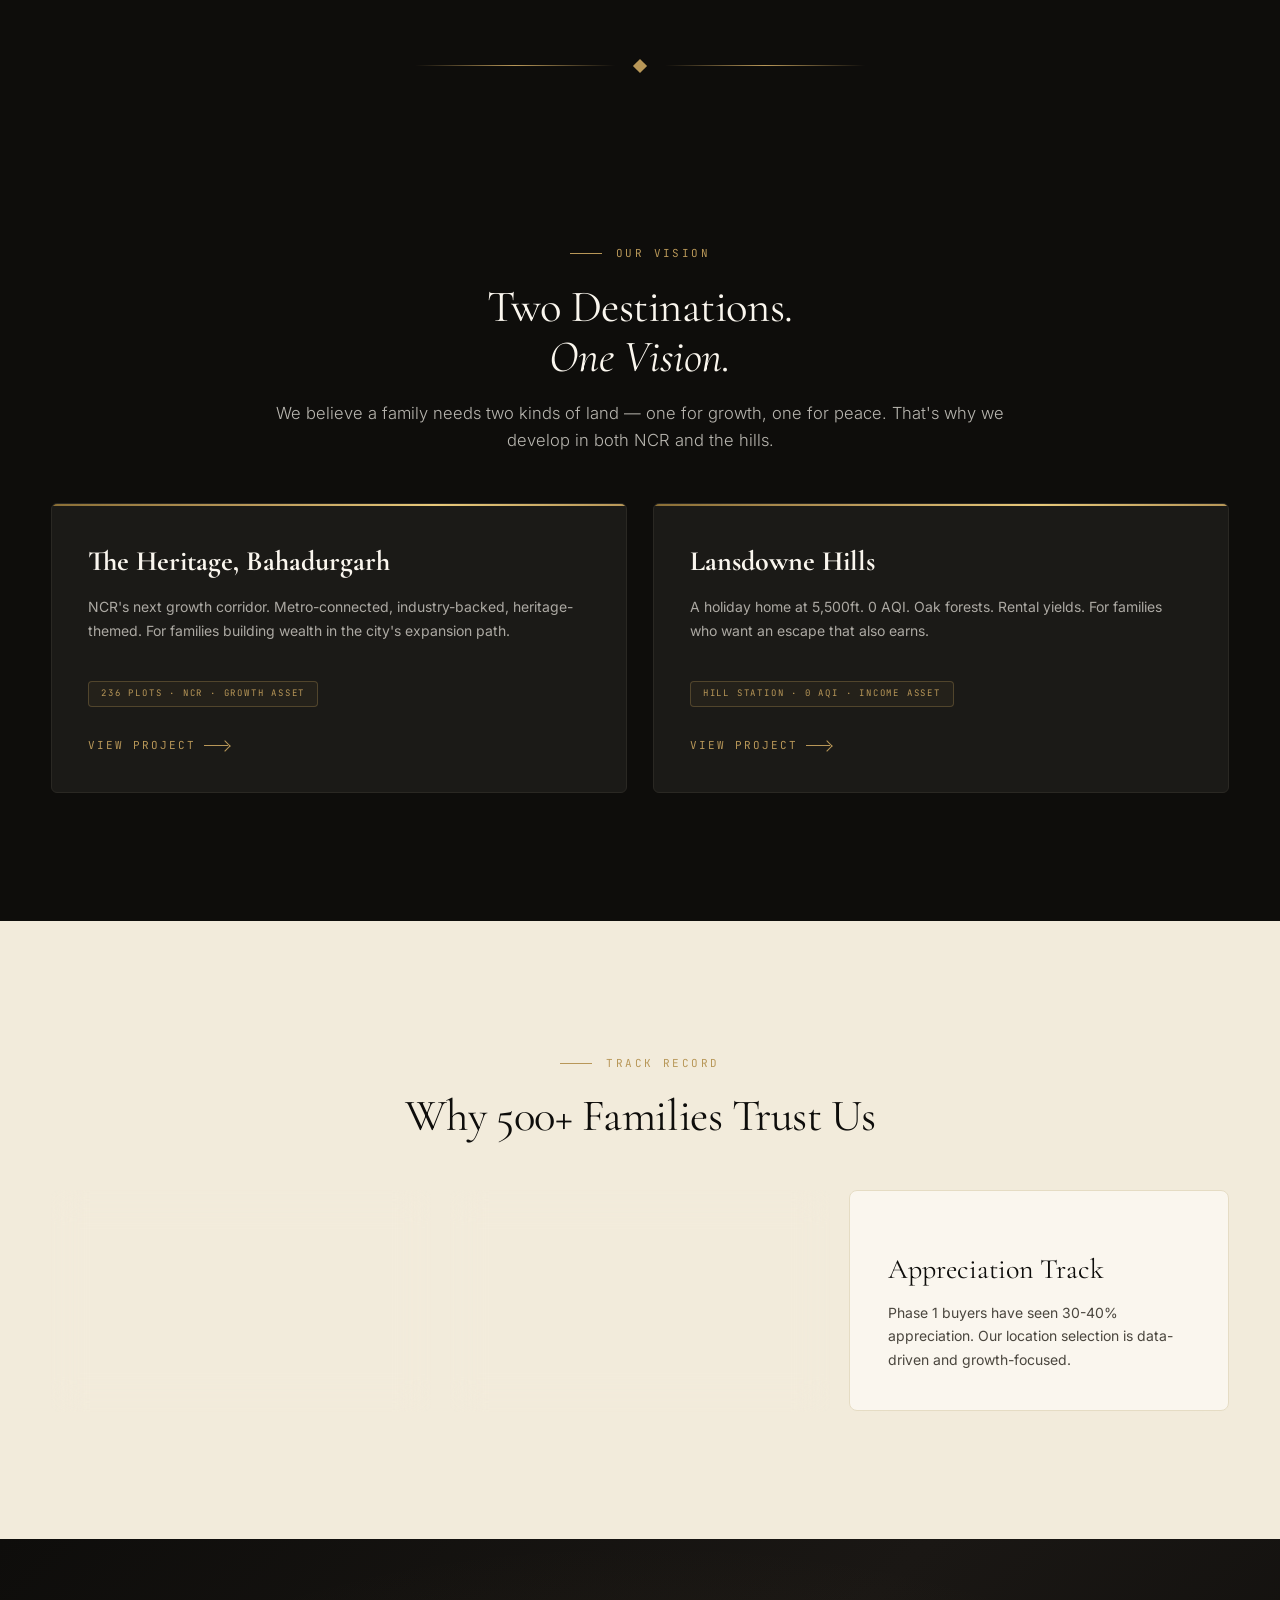
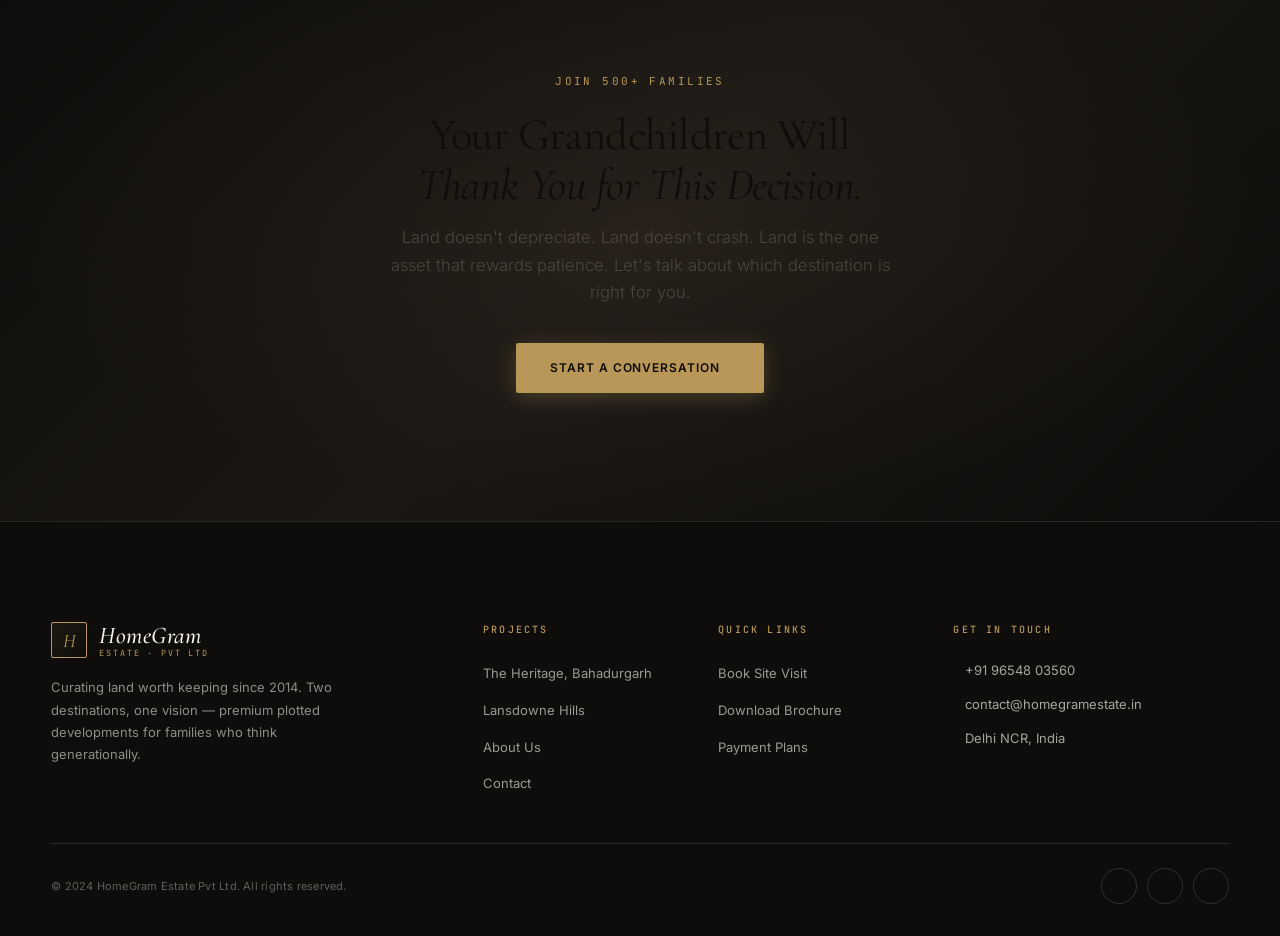
==== commit 5f402509: "feat: V4 Premium website redesign — glassmorphism, gold gradients, animated counters, conversion-opt" ====
--- a/about.html
+++ b/about.html
@@ -3,11 +3,11 @@
 <head>
 <meta charset="UTF-8">
 <meta name="viewport" content="width=device-width, initial-scale=1.0">
-<title>About — HomeGram Estate Pvt Ltd</title>
-<meta name="description" content="HomeGram Estate Pvt Ltd — A decade of curating premium plotted developments. 500+ families served, 2 cities, 2 active projects. Founded 2014, headquartered in Gurugram.">
+<title>About HomeGram Estate — A Decade of Curating Land Worth Keeping</title>
+<meta name="description" content="HomeGram Estate Pvt Ltd — Since 2014. 500+ families. Two destinations. One vision. Learn about our philosophy and approach to premium land development.">
 <link rel="preconnect" href="https://fonts.googleapis.com">
 <link rel="preconnect" href="https://fonts.gstatic.com" crossorigin>
-<link href="https://fonts.googleapis.com/css2?family=Cormorant+Garamond:ital,wght@0,400;0,500;0,600;1,400;1,500&family=Inter:wght@300;400;500;600;700&family=JetBrains+Mono:wght@400;500&display=swap" rel="stylesheet">
+<link href="https://fonts.googleapis.com/css2?family=Cormorant+Garamond:ital,wght@0,400;0,500;0,600;1,400;1,500&family=Inter:wght@300;400;500;600;700&family=JetBrains+Mono:wght@400;500&family=Playfair+Display:ital,wght@0,400;0,600;1,400&display=swap" rel="stylesheet">
 <link rel="stylesheet" href="https://cdn.hugeicons.com/font/hgi-stroke-rounded.css">
 <link rel="stylesheet" href="assets/style.css">
 </head>
@@ -42,157 +42,140 @@
 </div>
 
 <!-- HERO -->
-<section class="hero" style="min-height:60vh;min-height:60svh;">
+<section class="hero" style="min-height:70vh;">
   <div class="hero-media">
-    <img src="https://images.unsplash.com/photo-1497366216548-37526070297c?w=1600&q=90" alt="HomeGram Estate Office">
+    <img src="https://images.unsplash.com/photo-1600607687939-ce8a6c25118c?w=1600&q=85" alt="About HomeGram Estate">
   </div>
   <div class="hero-overlay"></div>
+  <div class="hero-vignette"></div>
+  <div class="grain"></div>
   <div class="hero-content">
-    <div class="breadcrumb reveal">
-      <a href="index.html">Home</a>
-      <span class="sep">/</span>
-      <span>About</span>
-    </div>
-    <h1 class="display-xl reveal delay-1">
-      A decade of curating land<br>
-      <em>worth keeping.</em>
-    </h1>
-  </div>
-</section>
-
-<!-- STORY SECTION -->
-<section class="section light">
-  <div class="container" style="max-width:900px;">
-    <div style="text-align:center;">
-      <span class="eyebrow eyebrow-line reveal">Our Story</span>
-      <h2 class="display-lg reveal delay-1" style="margin-top:18px;">
-        Who we are.
-      </h2>
-      <p class="lead reveal delay-2" style="max-width:700px;margin:28px auto 0;text-align:left;">
-        HomeGram Estate Pvt Ltd is a premium plotted-developments company headquartered in Gurugram. Founded in 2014, we are not a brokerage, not a marketplace, and not a volume developer. We are a land advisory — selecting, developing, and delivering plots that we'd buy ourselves.
-      </p>
-      <p class="lead reveal delay-2" style="max-width:700px;margin:20px auto 0;text-align:left;">
-        Over a decade, we have served 500+ families — doctors, engineers, entrepreneurs, NRIs — all looking for the same thing: land with clear title, genuine infrastructure, and long-term appreciation backed by real demand drivers.
-      </p>
-      <p class="lead reveal delay-2" style="max-width:700px;margin:20px auto 0;text-align:left;">
-        We evaluate seven parcels for every one we select. What you see — Bahadurgarh and Lansdowne — is what survived our diligence. Everything else was rejected.
-      </p>
-    </div>
-  </div>
-</section>
-
-<!-- STATS -->
-<section class="dark">
-  <div class="stat-band">
-    <div class="stat-cell">
-      <strong>10+</strong>
-      <span>Years</span>
-    </div>
-    <div class="stat-cell">
-      <strong>500+</strong>
-      <span>Families</span>
-    </div>
-    <div class="stat-cell">
-      <strong>2</strong>
-      <span>Cities</span>
-    </div>
-    <div class="stat-cell">
-      <strong>2</strong>
-      <span>Active Projects</span>
-    </div>
-  </div>
-</section>
-
-<!-- VISION & PHILOSOPHY -->
-<section class="section cream" id="vision">
-  <div class="container">
-    <div class="section-head">
-      <div>
-        <span class="eyebrow eyebrow-line reveal">Vision & Philosophy</span>
-        <h2 class="display-lg reveal delay-1">
-          Three pillars.<br>
-          <em>One standard.</em>
-        </h2>
-      </div>
-      <p class="lead reveal delay-2">
-        Every decision at HomeGram is filtered through three non-negotiable principles. They are why 500+ families trust us — and why we've turned away far more business than we've accepted.
-      </p>
-    </div>
-    <div class="feature-grid">
-      <div class="feature-card reveal">
-        <span class="feature-card-num">01 / Principle</span>
-        <i class="hgi-stroke hgi-checkmark-circle-02 feature-card-icon"></i>
-        <h3>Curation over Volume</h3>
-        <p>We don't list 50 projects. We develop two. Both selected after months of market analysis, title diligence, infrastructure mapping, and growth thesis validation. Less is more when the stakes are high.</p>
-      </div>
+    <div class="breadcrumb">
+      <a href="index.html">Home</a><span class="sep">/</span><span>About</span>
+    </div>
+    <span class="eyebrow" style="margin-bottom:20px;display:block;">Since 2014</span>
+    <h1 class="display-xl">A Decade of Curating<br><em>Land Worth Keeping.</em></h1>
+    <p class="lead" style="max-width:580px;">We don't sell land. We curate communities where families build generational wealth, one thoughtfully developed plot at a time.</p>
+  </div>
+</section>
+
+<!-- STAT BAND -->
+<div class="stat-band dark">
+  <div class="stat-cell reveal delay-1">
+    <strong data-count="10" data-suffix="+">0</strong>
+    <span>Years</span>
+  </div>
+  <div class="stat-cell reveal delay-2">
+    <strong data-count="500" data-suffix="+">0</strong>
+    <span>Families</span>
+  </div>
+  <div class="stat-cell reveal delay-3">
+    <strong data-count="3" data-suffix="">0</strong>
+    <span>Projects Delivered</span>
+  </div>
+  <div class="stat-cell reveal delay-4">
+    <strong data-count="2" data-suffix="">0</strong>
+    <span>Active Destinations</span>
+  </div>
+</div>
+
+<!-- PHILOSOPHY -->
+<section class="section dark">
+  <div class="container">
+    <div class="section-head-single reveal" style="text-align:center;margin-left:auto;margin-right:auto;">
+      <span class="eyebrow eyebrow-line">Our Philosophy</span>
+      <h2 class="display-lg" style="margin-top:18px;">Three Pillars.<br><em>One Promise.</em></h2>
+      <p class="lead" style="margin-top:18px;">Every decision we make passes through these three filters. If it doesn't serve all three, we don't do it.</p>
+    </div>
+    <div class="pillar-grid">
+      <div class="pillar-card reveal delay-1">
+        <i class="hgi-stroke hgi-shield-01 pillar-icon"></i>
+        <h3>Integrity First</h3>
+        <p>Clear titles. RERA alignment. Direct pricing. No hidden charges. No broker games. What we quote is what you pay. What we promise is what you get.</p>
+      </div>
+      <div class="pillar-card reveal delay-2">
+        <i class="hgi-stroke hgi-road-01 pillar-icon"></i>
+        <h3>Infrastructure Before Sales</h3>
+        <p>We build roads, lay pipes, install wiring — all before we sell. You don't buy a promise. You buy a finished, ready-to-build plot.</p>
+      </div>
+      <div class="pillar-card reveal delay-3">
+        <i class="hgi-stroke hgi-user-group pillar-icon"></i>
+        <h3>Community over Units</h3>
+        <p>We don't maximize plot count. We maximize quality of life. Heritage themes, clubhouses, green spaces — because a plot is only as good as its neighbourhood.</p>
+      </div>
+    </div>
+  </div>
+</section>
+
+<!-- SECTION DIVIDER -->
+<div class="section-divider dark">
+  <div class="diamond"></div>
+</div>
+
+<!-- TWO DESTINATIONS -->
+<section class="section dark">
+  <div class="container">
+    <div class="section-head-single reveal" style="text-align:center;margin-left:auto;margin-right:auto;">
+      <span class="eyebrow eyebrow-line">Our Vision</span>
+      <h2 class="display-md" style="margin-top:18px;">Two Destinations.<br><em>One Vision.</em></h2>
+      <p class="lead" style="margin-top:18px;">We believe a family needs two kinds of land — one for growth, one for peace. That's why we develop in both NCR and the hills.</p>
+    </div>
+    <div class="projects-grid" style="margin-top:48px;">
+      <div class="card-premium reveal-l" style="padding:36px;">
+        <h3 style="font-family:var(--ff-display);font-size:28px;margin-bottom:12px;">The Heritage, Bahadurgarh</h3>
+        <p style="font-size:14px;color:rgba(250,246,238,0.65);line-height:1.7;margin-bottom:20px;">NCR's next growth corridor. Metro-connected, industry-backed, heritage-themed. For families building wealth in the city's expansion path.</p>
+        <span class="feature-card-tag">236 Plots · NCR · Growth Asset</span>
+        <div style="margin-top:24px;">
+          <a href="bahadurgarh.html" class="btn-arrow">View Project <span class="arrow"></span></a>
+        </div>
+      </div>
+      <div class="card-premium reveal-r" style="padding:36px;">
+        <h3 style="font-family:var(--ff-display);font-size:28px;margin-bottom:12px;">Lansdowne Hills</h3>
+        <p style="font-size:14px;color:rgba(250,246,238,0.65);line-height:1.7;margin-bottom:20px;">A holiday home at 5,500ft. 0 AQI. Oak forests. Rental yields. For families who want an escape that also earns.</p>
+        <span class="feature-card-tag">Hill Station · 0 AQI · Income Asset</span>
+        <div style="margin-top:24px;">
+          <a href="lansdowne.html" class="btn-arrow">View Project <span class="arrow"></span></a>
+        </div>
+      </div>
+    </div>
+  </div>
+</section>
+
+<!-- WHY FAMILIES TRUST US -->
+<section class="section cream">
+  <div class="container">
+    <div class="section-head-single reveal" style="text-align:center;margin-left:auto;margin-right:auto;">
+      <span class="eyebrow eyebrow-line">Track Record</span>
+      <h2 class="display-md" style="margin-top:18px;">Why 500+ Families Trust Us</h2>
+    </div>
+    <div class="feature-grid" style="margin-top:48px;">
       <div class="feature-card reveal delay-1">
-        <span class="feature-card-num">02 / Principle</span>
-        <i class="hgi-stroke hgi-road-01 feature-card-icon"></i>
-        <h3>Infrastructure before Promises</h3>
-        <p>Roads, electricity, drainage, boundary walls, parks — all built before plot handover. We don't promise future infrastructure. We deliver current infrastructure. That's the HomeGram difference.</p>
+        <i class="hgi-stroke hgi-clock-01 feature-card-icon"></i>
+        <h3>On-Time Delivery</h3>
+        <p>Every project delivered on or before schedule. No delays, no excuses. We build to timelines we set publicly.</p>
       </div>
       <div class="feature-card reveal delay-2">
-        <span class="feature-card-num">03 / Principle</span>
         <i class="hgi-stroke hgi-handshake-01 feature-card-icon"></i>
-        <h3>Advisory, not Transaction</h3>
-        <p>We don't "sell" plots. We advise on land investment. The relationship doesn't end at registry — we're available for resale guidance, construction referrals, and portfolio reviews for life.</p>
-      </div>
-    </div>
-  </div>
-</section>
-
-<!-- BRAND POSITIONING -->
-<section class="section light">
-  <div class="container">
-    <div style="text-align:center;max-width:900px;margin:0 auto;">
-      <span class="eyebrow eyebrow-line reveal">Brand Positioning</span>
-      <h2 class="display-lg reveal delay-1" style="margin-top:18px;">
-        Two destinations.<br>
-        <em>One vision.</em>
-      </h2>
-      <p class="lead reveal delay-2" style="max-width:640px;margin:28px auto 0;">
-        Each project answers a different life question — but both are held to the same standard of curation, infrastructure, and transparency.
-      </p>
-    </div>
-    <div style="display:grid;grid-template-columns:1fr 1fr;gap:clamp(20px,2vw,32px);margin-top:clamp(48px,6vw,72px);">
-      <div class="reveal" style="padding:clamp(32px,4vw,56px);background:var(--paper-warm);border-radius:4px;text-align:center;">
-        <span class="eyebrow" style="color:var(--terracotta);">Bahadurgarh · NCR</span>
-        <h3 class="display-md" style="margin-top:18px;margin-bottom:20px;">Grow your <em>wealth.</em></h3>
-        <p style="font-size:14px;line-height:1.75;color:var(--text-mid);max-width:320px;margin:0 auto;">
-          Metro connectivity, industrial demand, infrastructure corridors, and pre-launch pricing. Capital appreciation through real demand drivers.
-        </p>
-        <a href="bahadurgarh.html" class="btn btn-outline-dark" style="margin-top:28px;">Explore Bahadurgarh</a>
-      </div>
-      <div class="reveal delay-2" style="padding:clamp(32px,4vw,56px);background:var(--paper-warm);border-radius:4px;text-align:center;">
-        <span class="eyebrow" style="color:var(--forest);">Lansdowne · Uttarakhand</span>
-        <h3 class="display-md" style="margin-top:18px;margin-bottom:20px;">Grow your <em>life.</em></h3>
-        <p style="font-size:14px;line-height:1.75;color:var(--text-mid);max-width:320px;margin:0 auto;">
-          Zero AQI air, mountain views, resort rental income, and a holiday home that actually gets used. Lifestyle ROI that no mutual fund can match.
-        </p>
-        <a href="lansdowne.html" class="btn btn-outline-dark" style="margin-top:28px;">Explore Lansdowne</a>
-      </div>
-    </div>
-  </div>
-</section>
-
-<!-- CTA SECTION -->
-<section class="section-tight" style="background:linear-gradient(135deg,var(--gold-deep) 0%,var(--gold) 50%,#D4B377 100%);color:var(--ink);">
-  <div class="container" style="text-align:center;max-width:780px;">
-    <span class="eyebrow reveal" style="color:rgba(14,13,11,0.6);">Next Step</span>
-    <h2 class="display-lg reveal delay-1" style="margin-top:18px;color:var(--ink);">
-      Ready to walk a plot?
-    </h2>
-    <p class="reveal delay-2" style="margin-top:16px;font-size:16px;color:rgba(14,13,11,0.7);max-width:520px;margin-left:auto;margin-right:auto;">
-      We arrange free pickup from Delhi NCR for Bahadurgarh visits. Virtual tours available for Lansdowne. No obligation. No pressure.
-    </p>
-    <div class="reveal delay-3" style="margin-top:36px;display:flex;gap:14px;justify-content:center;flex-wrap:wrap;">
-      <a href="contact.html" class="btn" style="background:var(--ink);color:var(--paper);">
-        Contact Us <span style="font-size:14px;">→</span>
-      </a>
-      <a href="https://wa.me/919654803560?text=Hi%2C%20I%27d%20like%20to%20schedule%20a%20site%20visit." target="_blank" class="btn" style="background:rgba(255,255,255,0.9);color:var(--ink);">
-        <i class="hgi-stroke hgi-whatsapp"></i>
-        WhatsApp Us
-      </a>
+        <h3>Direct Dealing</h3>
+        <p>You deal with us directly. No brokers, no agents, no middlemen inflating prices. Transparent from Day 1.</p>
+      </div>
+      <div class="feature-card reveal delay-3">
+        <i class="hgi-stroke hgi-medal-first-place feature-card-icon"></i>
+        <h3>Appreciation Track</h3>
+        <p>Phase 1 buyers have seen 30-40% appreciation. Our location selection is data-driven and growth-focused.</p>
+      </div>
+    </div>
+  </div>
+</section>
+
+<!-- CTA -->
+<section class="cta-section">
+  <div class="container" style="text-align:center;position:relative;z-index:2;">
+    <span class="eyebrow">Join 500+ Families</span>
+    <h2 class="display-md" style="margin-top:18px;">Your Grandchildren Will<br><em>Thank You for This Decision.</em></h2>
+    <p class="lead" style="margin-top:14px;max-width:500px;margin-left:auto;margin-right:auto;">Land doesn't depreciate. Land doesn't crash. Land is the one asset that rewards patience. Let's talk about which destination is right for you.</p>
+    <div style="margin-top:36px;">
+      <a href="contact.html" class="btn btn-gold">Start a Conversation <i class="hgi-stroke hgi-arrow-right-01"></i></a>
     </div>
   </div>
 </section>
@@ -202,50 +185,52 @@
   <div class="container">
     <div class="footer-grid">
       <div class="footer-brand">
-        <a href="index.html" class="nav-logo">
+        <a href="index.html" class="nav-logo" style="margin-bottom:12px;">
           <span class="nav-logo-mark">H</span>
           <span class="nav-logo-text">
             <span class="nav-logo-name">HomeGram</span>
             <span class="nav-logo-tag">Estate · Pvt Ltd</span>
           </span>
         </a>
-        <p>Curating premium plotted developments across India's most considered corridors. Heritage-themed living, infrastructure-first delivery.</p>
+        <p>Curating land worth keeping since 2014. Two destinations, one vision — premium plotted developments for families who think generationally.</p>
       </div>
       <div>
         <h4>Projects</h4>
         <ul>
-          <li><a href="bahadurgarh.html">The Heritage · Bahadurgarh</a></li>
-          <li><a href="lansdowne.html">The Heritage · Lansdowne</a></li>
+          <li><a href="bahadurgarh.html">The Heritage, Bahadurgarh</a></li>
+          <li><a href="lansdowne.html">Lansdowne Hills</a></li>
+          <li><a href="about.html">About Us</a></li>
+          <li><a href="contact.html">Contact</a></li>
         </ul>
       </div>
       <div>
-        <h4>Company</h4>
+        <h4>Quick Links</h4>
         <ul>
-          <li><a href="about.html">About</a></li>
-          <li><a href="about.html#vision">Vision</a></li>
-          <li><a href="contact.html">Contact</a></li>
+          <li><a href="contact.html">Book Site Visit</a></li>
+          <li><a href="contact.html">Download Brochure</a></li>
+          <li><a href="contact.html">Payment Plans</a></li>
         </ul>
       </div>
       <div>
         <h4>Get in Touch</h4>
         <div class="footer-contact-item"><i class="hgi-stroke hgi-call-02"></i><span>+91 96548 03560</span></div>
         <div class="footer-contact-item"><i class="hgi-stroke hgi-mail-01"></i><span>contact@homegramestate.in</span></div>
-        <div class="footer-contact-item"><i class="hgi-stroke hgi-location-05"></i><span>M3M Prive, Sector 73,<br>Gurugram, Haryana 122004</span></div>
+        <div class="footer-contact-item"><i class="hgi-stroke hgi-location-05"></i><span>Delhi NCR, India</span></div>
       </div>
     </div>
     <div class="footer-bottom">
-      <p>© 2025 HomeGram Estate Pvt Ltd. All rights reserved. RERA registration in progress.</p>
+      <p>© 2024 HomeGram Estate Pvt Ltd. All rights reserved.</p>
       <div class="footer-socials">
-        <a href="tel:+919654803560" aria-label="Call"><i class="hgi-stroke hgi-call-02"></i></a>
-        <a href="https://wa.me/919654803560" target="_blank" aria-label="WhatsApp"><i class="hgi-stroke hgi-whatsapp"></i></a>
-        <a href="mailto:contact@homegramestate.in" aria-label="Email"><i class="hgi-stroke hgi-mail-01"></i></a>
         <a href="#" aria-label="Instagram"><i class="hgi-stroke hgi-instagram"></i></a>
+        <a href="#" aria-label="WhatsApp"><i class="hgi-stroke hgi-whatsapp"></i></a>
+        <a href="#" aria-label="Phone"><i class="hgi-stroke hgi-call-02"></i></a>
       </div>
     </div>
   </div>
 </footer>
 
-<a href="https://wa.me/919654803560?text=Hi%2C%20I%27m%20interested%20in%20HomeGram%20Estate%20properties." target="_blank" class="whatsapp-float" aria-label="WhatsApp">
+<!-- WHATSAPP FLOAT -->
+<a href="https://wa.me/919654803560?text=Hi%2C%20I%27d%20like%20to%20know%20more%20about%20HomeGram%20Estate." class="whatsapp-float" target="_blank" aria-label="WhatsApp">
   <i class="hgi-stroke hgi-whatsapp"></i>
 </a>
 
--- a/assets/style.css
+++ b/assets/style.css
@@ -1,6 +1,7 @@
 /* ============================================================
-   HOMEGRAM ESTATE — DESIGN SYSTEM
-   Editorial luxury × Premium real estate
+   HOMEGRAM ESTATE — V4 PREMIUM DESIGN SYSTEM
+   Rolls Royce meets DLF — Opulent but restrained
+   Glassmorphism · Gold Gradients · Parallax · Micro-interactions
    ============================================================ */
 
 /* ---------- RESET ---------- */
@@ -15,7 +16,6 @@
 
 /* ---------- DESIGN TOKENS ---------- */
 :root{
-  /* Heritage palette */
   --ink:#0E0D0B;
   --ink-soft:#1B1A17;
   --ink-line:#2A2823;
@@ -25,163 +25,128 @@
   --bone:#D9CFB5;
   --gold:#B89758;
   --gold-deep:#8B6F36;
+  --gold-light:#E8C97A;
   --gold-glow:rgba(184,151,88,0.14);
   --terracotta:#A65A3A;
   --forest:#3D4F3C;
   --text-mid:#4A463E;
   --text-soft:#7A746A;
-
-  /* Type */
+  --red-urgent:#C0392B;
+
   --ff-display:'Cormorant Garamond',Georgia,serif;
+  --ff-accent:'Playfair Display',Georgia,serif;
   --ff-body:'Inter',system-ui,-apple-system,sans-serif;
   --ff-mono:'JetBrains Mono',ui-monospace,monospace;
 
-  /* Layout */
   --nav-h:76px;
   --max-w:1320px;
   --gutter:clamp(20px,4vw,72px);
 
-  /* Motion */
   --ease-out:cubic-bezier(.2,.8,.2,1);
   --ease-soft:cubic-bezier(.4,0,.2,1);
-}
+  --ease-spring:cubic-bezier(.34,1.56,.64,1);
+}
+
+/* ---------- PREMIUM ANIMATIONS ---------- */
+@keyframes shimmer{from{background-position:-200% 0}to{background-position:200% 0}}
+@keyframes fadeInUp{from{opacity:0;transform:translateY(40px)}to{opacity:1;transform:translateY(0)}}
+@keyframes scaleIn{from{opacity:0;transform:scale(0.95)}to{opacity:1;transform:scale(1)}}
+@keyframes goldPulse{0%,100%{box-shadow:0 0 20px rgba(184,151,88,0.2)}50%{box-shadow:0 0 40px rgba(184,151,88,0.4)}}
+@keyframes countUp{from{opacity:0;transform:translateY(20px)}to{opacity:1;transform:translateY(0)}}
+@keyframes scrollLine{0%{transform:translateY(0)}100%{transform:translateY(300%)}}
+@keyframes tick{from{transform:translateX(0)}to{transform:translateX(-50%)}}
+@keyframes waPulse{0%,100%{box-shadow:0 8px 24px rgba(37,211,102,0.4),0 0 0 0 rgba(37,211,102,0.4)}50%{box-shadow:0 8px 24px rgba(37,211,102,0.4),0 0 0 14px rgba(37,211,102,0)}}
+@keyframes trainRide{0%{left:0%}45%{left:calc(100% - 62px)}50%{left:calc(100% - 62px)}95%{left:0%}100%{left:0%}}
+@keyframes metroPulse{0%,100%{opacity:1}50%{opacity:0.4}}
+@keyframes floatIn{from{transform:translateY(100%);opacity:0}to{transform:translateY(0);opacity:1}}
+@keyframes urgencyPulse{0%,100%{opacity:1;transform:scale(1)}50%{opacity:0.85;transform:scale(1.02)}}
+@keyframes progressFill{from{width:0}to{width:var(--fill,68%)}}
+@keyframes grainMove{0%{transform:translate(0,0)}10%{transform:translate(-5%,-10%)}30%{transform:translate(3%,-15%)}50%{transform:translate(12%,9%)}70%{transform:translate(9%,4%)}100%{transform:translate(0,0)}}
+@keyframes diamondSpin{from{transform:rotate(0deg)}to{transform:rotate(360deg)}}
 
 /* ---------- TYPOGRAPHY ---------- */
 .eyebrow{
-  font-family:var(--ff-mono);
-  font-size:11px;
-  letter-spacing:0.22em;
-  text-transform:uppercase;
-  color:var(--gold);
-  display:inline-block;
-}
-.eyebrow-line::before{
-  content:'';display:inline-block;width:32px;height:1px;
-  background:var(--gold);vertical-align:middle;margin-right:14px;
-}
-.display-xl{
-  font-family:var(--ff-display);
-  font-weight:400;
-  font-size:clamp(48px,7.5vw,108px);
-  line-height:1.0;
-  letter-spacing:-0.02em;
-}
-.display-lg{
-  font-family:var(--ff-display);
-  font-weight:400;
-  font-size:clamp(38px,5vw,72px);
-  line-height:1.06;
-  letter-spacing:-0.015em;
-}
-.display-md{
-  font-family:var(--ff-display);
-  font-weight:400;
-  font-size:clamp(28px,3.5vw,48px);
-  line-height:1.12;
-  letter-spacing:-0.01em;
-}
-.display-sm{
-  font-family:var(--ff-display);
-  font-weight:400;
-  font-size:clamp(22px,2.4vw,32px);
-  line-height:1.18;
-}
-.display-xl em,.display-lg em,.display-md em,.display-sm em{
-  font-style:italic;font-weight:400;
-}
-.lead{
-  font-size:clamp(16px,1.3vw,19px);
-  line-height:1.65;
-  font-weight:300;
-  color:var(--text-mid);
-}
+  font-family:var(--ff-mono);font-size:11px;letter-spacing:0.22em;text-transform:uppercase;
+  color:var(--gold);display:inline-block;
+}
+.eyebrow-line::before{content:'';display:inline-block;width:32px;height:1px;background:var(--gold);vertical-align:middle;margin-right:14px}
+.display-xl{font-family:var(--ff-display);font-weight:400;font-size:clamp(48px,7.5vw,108px);line-height:1.0;letter-spacing:-0.02em}
+.display-lg{font-family:var(--ff-display);font-weight:400;font-size:clamp(38px,5vw,72px);line-height:1.06;letter-spacing:-0.015em}
+.display-md{font-family:var(--ff-display);font-weight:400;font-size:clamp(28px,3.5vw,48px);line-height:1.12;letter-spacing:-0.01em}
+.display-sm{font-family:var(--ff-display);font-weight:400;font-size:clamp(22px,2.4vw,32px);line-height:1.18}
+.display-xl em,.display-lg em,.display-md em,.display-sm em{font-style:italic;font-weight:400}
+.lead{font-size:clamp(16px,1.3vw,19px);line-height:1.65;font-weight:300;color:var(--text-mid)}
 .dark .lead,section.dark .lead{color:rgba(250,246,238,0.72)}
 
 /* ---------- LAYOUT ---------- */
-.container{
-  max-width:var(--max-w);
-  margin:0 auto;
-  padding-left:var(--gutter);
-  padding-right:var(--gutter);
-}
+.container{max-width:var(--max-w);margin:0 auto;padding-left:var(--gutter);padding-right:var(--gutter)}
 .section{padding:clamp(80px,10vw,160px) 0}
 .section-tight{padding:clamp(60px,7vw,100px) 0}
-
-/* Theme variants */
 .dark{background:var(--ink);color:var(--paper)}
 .light{background:var(--paper);color:var(--ink)}
 .cream{background:var(--paper-warm);color:var(--ink)}
 .stone{background:var(--paper-stone);color:var(--ink)}
 
+
+
 /* ---------- NAV ---------- */
 .nav{
   position:fixed;top:0;left:0;right:0;z-index:1000;
-  height:var(--nav-h);
-  display:flex;align-items:center;
+  height:var(--nav-h);display:flex;align-items:center;
   padding:0 var(--gutter);
   transition:background .4s var(--ease-out),backdrop-filter .4s,border-color .4s,height .3s;
   border-bottom:1px solid transparent;
 }
 .nav.is-scrolled{
-  background:rgba(14,13,11,0.85);
-  backdrop-filter:blur(20px) saturate(140%);
-  -webkit-backdrop-filter:blur(20px) saturate(140%);
-  border-bottom-color:rgba(184,151,88,0.12);
-  height:64px;
+  background:rgba(14,13,11,0.92);backdrop-filter:blur(24px) saturate(150%);
+  -webkit-backdrop-filter:blur(24px) saturate(150%);
+  border-bottom-color:rgba(184,151,88,0.15);height:64px;
 }
 .nav.on-light{background:rgba(250,246,238,0.92);border-bottom-color:rgba(14,13,11,0.06)}
 .nav.on-light.is-scrolled{background:rgba(250,246,238,0.95)}
-.nav-inner{
-  display:flex;align-items:center;justify-content:space-between;
-  width:100%;max-width:var(--max-w);margin:0 auto;
-}
+.nav-inner{display:flex;align-items:center;justify-content:space-between;width:100%;max-width:var(--max-w);margin:0 auto}
 .nav-logo{display:flex;align-items:center;gap:12px;line-height:1}
 .nav-logo-mark{
-  width:34px;height:34px;
-  border:1.5px solid var(--gold);
+  width:36px;height:36px;border:1.5px solid var(--gold);
   display:flex;align-items:center;justify-content:center;
-  font-family:var(--ff-display);font-style:italic;font-size:18px;color:var(--gold);
-  border-radius:2px;
+  font-family:var(--ff-display);font-style:italic;font-size:19px;color:var(--gold);
+  border-radius:2px;position:relative;overflow:hidden;
+}
+.nav-logo-mark::after{
+  content:'';position:absolute;inset:0;
+  background:linear-gradient(135deg,rgba(184,151,88,0.1),transparent);
 }
 .nav-logo-text{display:flex;flex-direction:column;gap:1px}
-.nav-logo-name{
-  font-family:var(--ff-display);font-style:italic;font-size:18px;
-  color:var(--paper);font-weight:500;letter-spacing:0.02em;
-}
+.nav-logo-name{font-family:var(--ff-display);font-style:italic;font-size:18px;color:var(--paper);font-weight:500;letter-spacing:0.02em}
 .nav.on-light .nav-logo-name{color:var(--ink)}
-.nav-logo-tag{
-  font-family:var(--ff-mono);font-size:8.5px;
-  letter-spacing:0.22em;text-transform:uppercase;
-  color:var(--gold);
-}
+.nav-logo-tag{font-family:var(--ff-mono);font-size:8.5px;letter-spacing:0.22em;text-transform:uppercase;color:var(--gold)}
 .nav-links{display:flex;align-items:center;gap:clamp(20px,2.5vw,40px)}
 .nav-links a{
   font-size:13px;font-weight:400;letter-spacing:0.04em;
-  color:rgba(250,246,238,0.72);
-  transition:color .25s;
+  color:rgba(250,246,238,0.72);transition:color .25s;
   position:relative;padding:6px 0;
 }
+.nav-links a::after{
+  content:'';position:absolute;left:0;right:0;bottom:-2px;
+  height:1px;background:var(--gold);transform:scaleX(0);
+  transform-origin:right;transition:transform .4s var(--ease-out);
+}
+.nav-links a:hover::after{transform:scaleX(1);transform-origin:left}
 .nav.on-light .nav-links a{color:var(--text-mid)}
 .nav-links a:hover{color:var(--gold)}
 .nav-links a.active{color:var(--paper)}
 .nav.on-light .nav-links a.active{color:var(--ink)}
-.nav-links a.active::after{
-  content:'';position:absolute;left:0;right:0;bottom:-2px;
-  height:1px;background:var(--gold);
-}
+.nav-links a.active::after{transform:scaleX(1)}
 .nav-cta{
   display:inline-flex;align-items:center;gap:8px;
-  padding:10px 22px;
-  background:var(--gold);color:var(--ink);
+  padding:10px 22px;background:var(--gold);color:var(--ink);
   font-size:12px;font-weight:600;letter-spacing:0.06em;text-transform:uppercase;
   border-radius:2px;transition:all .3s var(--ease-out);
-}
-.nav-cta:hover{background:var(--paper);color:var(--ink);transform:translateY(-1px)}
+  box-shadow:0 4px 16px rgba(184,151,88,0.3);
+}
+.nav-cta:hover{background:var(--paper);color:var(--ink);transform:translateY(-1px);box-shadow:0 8px 24px rgba(184,151,88,0.4)}
 .nav-burger{display:none;width:32px;height:32px;flex-direction:column;justify-content:center;gap:5px;cursor:pointer}
-.nav-burger span{
-  display:block;width:22px;height:1.5px;background:var(--paper);
-  transition:transform .3s,opacity .3s;
-}
+.nav-burger span{display:block;width:22px;height:1.5px;background:var(--paper);transition:transform .3s,opacity .3s}
 .nav.on-light .nav-burger span{background:var(--ink)}
 .nav-burger.open span:nth-child(1){transform:translateY(6.5px) rotate(45deg)}
 .nav-burger.open span:nth-child(2){opacity:0}
@@ -189,54 +154,210 @@
 
 /* Mobile menu */
 .mobile-menu{
-  position:fixed;inset:0;z-index:999;
-  background:var(--ink);
+  position:fixed;inset:0;z-index:999;background:var(--ink);
   display:flex;flex-direction:column;align-items:center;justify-content:center;gap:28px;
-  opacity:0;pointer-events:none;
-  transition:opacity .35s var(--ease-out);
+  opacity:0;pointer-events:none;transition:opacity .35s var(--ease-out);
 }
 .mobile-menu.open{opacity:1;pointer-events:auto}
-.mobile-menu a{
-  font-family:var(--ff-display);font-style:italic;font-size:32px;
-  color:var(--paper);
-}
+.mobile-menu a{font-family:var(--ff-display);font-style:italic;font-size:32px;color:var(--paper)}
 .mobile-menu a:hover{color:var(--gold)}
 
 /* ---------- BUTTONS ---------- */
 .btn{
   display:inline-flex;align-items:center;gap:10px;
-  padding:14px 30px;
-  font-size:12px;font-weight:600;letter-spacing:0.08em;text-transform:uppercase;
-  border-radius:2px;
-  transition:all .3s var(--ease-out);
-  cursor:pointer;
-}
-.btn-gold{background:var(--gold);color:var(--ink)}
-.btn-gold:hover{background:var(--paper);transform:translateY(-2px);box-shadow:0 12px 36px rgba(184,151,88,0.28)}
-.btn-outline{
-  border:1px solid rgba(250,246,238,0.4);color:var(--paper);
-}
-.btn-outline:hover{border-color:var(--gold);color:var(--gold)}
-.btn-outline-dark{
-  border:1px solid var(--ink);color:var(--ink);
-}
+  padding:16px 34px;font-size:12px;font-weight:600;letter-spacing:0.08em;text-transform:uppercase;
+  border-radius:2px;transition:all .3s var(--ease-out);cursor:pointer;position:relative;overflow:hidden;
+}
+.btn::before{
+  content:'';position:absolute;inset:0;
+  background:linear-gradient(135deg,rgba(255,255,255,0.15),transparent);
+  opacity:0;transition:opacity .3s;
+}
+.btn:hover::before{opacity:1}
+.btn-gold{background:var(--gold);color:var(--ink);box-shadow:0 4px 20px rgba(184,151,88,0.3)}
+.btn-gold:hover{background:var(--gold-light);transform:translateY(-2px);box-shadow:0 12px 40px rgba(184,151,88,0.4)}
+.btn-outline{border:1px solid rgba(250,246,238,0.4);color:var(--paper)}
+.btn-outline:hover{border-color:var(--gold);color:var(--gold);box-shadow:0 0 30px rgba(184,151,88,0.15)}
+.btn-outline-dark{border:1px solid var(--ink);color:var(--ink)}
 .btn-outline-dark:hover{background:var(--ink);color:var(--paper)}
 .btn-arrow{
   display:inline-flex;align-items:center;gap:8px;
-  font-family:var(--ff-mono);font-size:11px;
-  letter-spacing:0.18em;text-transform:uppercase;color:var(--gold);
-  transition:gap .3s var(--ease-out);
+  font-family:var(--ff-mono);font-size:11px;letter-spacing:0.18em;text-transform:uppercase;
+  color:var(--gold);transition:gap .3s var(--ease-out);
 }
 .btn-arrow:hover{gap:14px}
-.btn-arrow .arrow{
-  display:inline-block;width:24px;height:1px;background:var(--gold);
+.btn-arrow .arrow{display:inline-block;width:24px;height:1px;background:var(--gold);position:relative}
+.btn-arrow .arrow::after{content:'';position:absolute;right:-1px;top:-3px;width:8px;height:8px;border-top:1px solid var(--gold);border-right:1px solid var(--gold);transform:rotate(45deg)}
+
+
+
+/* ---------- PREMIUM V4 CLASSES ---------- */
+
+/* Glassmorphism Card */
+.card-glass{
+  background:rgba(255,255,255,0.03);
+  backdrop-filter:blur(20px);-webkit-backdrop-filter:blur(20px);
+  border:1px solid rgba(184,151,88,0.15);
+  border-radius:8px;padding:clamp(28px,3vw,44px);
+  transition:all .4s var(--ease-out);
+}
+.card-glass:hover{
+  border-color:rgba(184,151,88,0.35);
+  box-shadow:0 0 40px rgba(184,151,88,0.12),0 24px 48px rgba(0,0,0,0.2);
+  transform:translateY(-4px);
+}
+
+/* Premium Card */
+.card-premium{
+  background:var(--ink-soft);border:1px solid var(--ink-line);
+  border-radius:6px;padding:clamp(28px,3vw,44px);
+  position:relative;overflow:hidden;
+  transition:all .4s var(--ease-out);
+}
+.card-premium::before{
+  content:'';position:absolute;top:0;left:0;right:0;height:2px;
+  background:linear-gradient(90deg,var(--gold-deep),var(--gold),var(--gold-light),var(--gold));
+}
+.card-premium:hover{
+  transform:translateY(-8px);
+  box-shadow:0 32px 64px rgba(0,0,0,0.4),0 0 40px rgba(184,151,88,0.1);
+  border-color:rgba(184,151,88,0.25);
+}
+
+/* Gold Glow */
+.glow-gold{box-shadow:0 0 40px rgba(184,151,88,0.15)}
+
+/* Shimmer Effect */
+.shimmer{
+  background:linear-gradient(90deg,var(--gold-deep),var(--gold),var(--gold-light),var(--gold),var(--gold-deep));
+  background-size:200% 100%;
+  -webkit-background-clip:text;background-clip:text;
+  -webkit-text-fill-color:transparent;
+  animation:shimmer 3s linear infinite;
+}
+.shimmer-border{
+  border-image:linear-gradient(90deg,var(--gold-deep),var(--gold),var(--gold-light),var(--gold),var(--gold-deep)) 1;
+  border-image-slice:1;
+}
+
+/* Counter Up */
+.counter-up{
+  font-family:var(--ff-display);font-style:italic;font-weight:400;
+  font-size:clamp(36px,5vw,64px);color:var(--gold);line-height:1;
+  animation:countUp .8s var(--ease-out) forwards;
+}
+
+/* Urgency Badge */
+.urgency-badge{
+  display:inline-flex;align-items:center;gap:8px;
+  padding:8px 18px;border-radius:60px;
+  background:rgba(192,57,43,0.12);border:1px solid rgba(192,57,43,0.4);
+  font-family:var(--ff-mono);font-size:10px;letter-spacing:0.18em;text-transform:uppercase;
+  color:#E74C3C;animation:urgencyPulse 2s ease-in-out infinite;
+}
+.urgency-badge::before{content:'';width:6px;height:6px;background:#E74C3C;border-radius:50%}
+
+/* Progress Bar */
+.progress-bar{
+  width:100%;height:6px;background:rgba(250,246,238,0.1);
+  border-radius:6px;overflow:hidden;position:relative;
+}
+.progress-bar-fill{
+  height:100%;border-radius:6px;
+  background:linear-gradient(90deg,var(--gold-deep),var(--gold),var(--gold-light));
+  width:0;transition:width 2s var(--ease-out);
   position:relative;
 }
-.btn-arrow .arrow::after{
-  content:'';position:absolute;right:-1px;top:-3px;
-  width:8px;height:8px;border-top:1px solid var(--gold);border-right:1px solid var(--gold);
-  transform:rotate(45deg);
-}
+.progress-bar-fill::after{
+  content:'';position:absolute;right:0;top:50%;transform:translateY(-50%);
+  width:12px;height:12px;background:var(--gold-light);border-radius:50%;
+  box-shadow:0 0 12px rgba(184,151,88,0.6);
+}
+.progress-bar.animated .progress-bar-fill{width:var(--fill,68%)}
+
+/* Floating Enquiry Bar */
+.floating-enquiry{
+  position:fixed;bottom:0;left:0;right:0;z-index:800;
+  background:rgba(14,13,11,0.96);backdrop-filter:blur(20px);
+  border-top:1px solid rgba(184,151,88,0.2);
+  padding:14px var(--gutter);
+  display:flex;align-items:center;justify-content:center;gap:16px;
+  transform:translateY(100%);transition:transform .5s var(--ease-out);
+}
+.floating-enquiry.visible{transform:translateY(0)}
+.floating-enquiry p{
+  font-family:var(--ff-mono);font-size:12px;letter-spacing:0.1em;
+  color:rgba(250,246,238,0.8);
+}
+.floating-enquiry .btn{padding:10px 24px;font-size:11px}
+
+/* Grain Texture */
+.grain{
+  position:absolute;inset:0;z-index:2;pointer-events:none;opacity:0.035;
+  background-image:url("data:image/svg+xml,%3Csvg viewBox='0 0 200 200' xmlns='http://www.w3.org/2000/svg'%3E%3Cfilter id='noiseFilter'%3E%3CfeTurbulence type='fractalNoise' baseFrequency='0.85' numOctaves='4' stitchTiles='stitch'/%3E%3C/filter%3E%3Crect width='100%25' height='100%25' filter='url(%23noiseFilter)'/%3E%3C/svg%3E");
+  background-size:200px 200px;
+}
+
+/* Premium Form Inputs */
+.form-premium .form-input,.form-premium .form-select,.form-premium .form-textarea{
+  background:rgba(250,246,238,0.04);border:1px solid rgba(184,151,88,0.15);
+  border-radius:4px;padding:16px 20px;color:var(--paper);
+  transition:all .3s var(--ease-out);
+}
+.form-premium .form-input:focus,.form-premium .form-select:focus,.form-premium .form-textarea:focus{
+  border-color:var(--gold);
+  box-shadow:0 0 0 3px rgba(184,151,88,0.2),0 0 20px rgba(184,151,88,0.1);
+  background:rgba(250,246,238,0.06);
+}
+
+/* Section Divider with Diamond */
+.section-divider{
+  display:flex;align-items:center;justify-content:center;gap:20px;
+  padding:40px 0;
+}
+.section-divider::before,.section-divider::after{
+  content:'';flex:1;max-width:200px;height:1px;
+  background:linear-gradient(90deg,transparent,var(--gold),transparent);
+}
+.section-divider .diamond{
+  width:10px;height:10px;background:var(--gold);
+  transform:rotate(45deg);flex-shrink:0;
+}
+
+/* Testimonial Premium */
+.testimonial-card{
+  background:rgba(255,255,255,0.03);backdrop-filter:blur(16px);
+  border:1px solid rgba(184,151,88,0.12);border-radius:8px;
+  padding:clamp(32px,3.5vw,48px);position:relative;
+  transition:all .4s var(--ease-out);
+}
+.testimonial-card:hover{
+  border-color:rgba(184,151,88,0.3);
+  box-shadow:0 20px 40px rgba(0,0,0,0.2);
+}
+.testimonial-card .quote-mark{
+  font-family:var(--ff-display);font-size:80px;color:var(--gold);
+  opacity:0.3;line-height:0.5;margin-bottom:20px;display:block;
+}
+.testimonial-card blockquote{
+  font-family:var(--ff-display);font-style:italic;
+  font-size:clamp(18px,2vw,22px);line-height:1.5;
+  color:rgba(250,246,238,0.9);margin-bottom:24px;
+}
+.testimonial-card .author{
+  display:flex;align-items:center;gap:16px;
+  padding-top:20px;border-top:1px solid rgba(184,151,88,0.15);
+}
+.testimonial-card .author-info h4{
+  font-family:var(--ff-body);font-size:14px;font-weight:500;color:var(--paper);
+}
+.testimonial-card .author-info p{
+  font-family:var(--ff-mono);font-size:10px;letter-spacing:0.15em;
+  color:rgba(250,246,238,0.5);text-transform:uppercase;margin-top:4px;
+}
+.testimonial-card .stars{display:flex;gap:4px;color:var(--gold);font-size:14px;margin-bottom:16px}
+
+
 
 /* ---------- SCROLL REVEAL ---------- */
 .reveal{opacity:0;transform:translateY(32px);transition:opacity .8s var(--ease-out),transform .8s var(--ease-out)}
@@ -246,42 +367,71 @@
 .reveal-r{opacity:0;transform:translateX(32px);transition:opacity .8s var(--ease-out),transform .8s var(--ease-out)}
 .reveal-r.visible{opacity:1;transform:translateX(0)}
 .delay-1{transition-delay:.08s}.delay-2{transition-delay:.16s}.delay-3{transition-delay:.24s}
-.delay-4{transition-delay:.32s}.delay-5{transition-delay:.4s}
+.delay-4{transition-delay:.32s}.delay-5{transition-delay:.4s}.delay-6{transition-delay:.48s}
 @media (prefers-reduced-motion:reduce){
   .reveal,.reveal-l,.reveal-r{opacity:1!important;transform:none!important;transition:none!important}
+  .shimmer{animation:none!important}
+  .urgency-badge{animation:none!important}
+  .progress-bar-fill{transition:none!important}
+  .metro-train{animation:none!important}
+  .floating-enquiry{transition:none!important}
 }
 
 /* ---------- HERO ---------- */
 .hero{
-  position:relative;
-  min-height:100vh;min-height:100svh;
-  display:flex;align-items:center;
-  overflow:hidden;
-  color:var(--paper);
+  position:relative;min-height:100vh;min-height:100svh;
+  display:flex;align-items:center;overflow:hidden;color:var(--paper);
 }
 .hero-media{position:absolute;inset:0;z-index:0;overflow:hidden}
 .hero-media img,.hero-media video{
   width:100%;height:100%;object-fit:cover;
-  transform:scale(1.04);
-  transition:transform 8s ease-out;
+  transform:scale(1.04);transition:transform 8s ease-out;
 }
 .hero.is-loaded .hero-media img,.hero.is-loaded .hero-media video{transform:scale(1)}
 .hero-overlay{
   position:absolute;inset:0;z-index:1;
   background:
-    linear-gradient(180deg,rgba(14,13,11,0) 0%,rgba(14,13,11,0.4) 60%,rgba(14,13,11,0.85) 100%),
-    linear-gradient(90deg,rgba(14,13,11,0.55) 0%,rgba(14,13,11,0.1) 50%,rgba(14,13,11,0.3) 100%);
+    linear-gradient(180deg,rgba(14,13,11,0.3) 0%,rgba(14,13,11,0.5) 40%,rgba(14,13,11,0.9) 100%),
+    linear-gradient(90deg,rgba(14,13,11,0.6) 0%,rgba(14,13,11,0.1) 50%,rgba(14,13,11,0.4) 100%);
+}
+.hero-vignette{
+  position:absolute;inset:0;z-index:1;
+  box-shadow:inset 0 0 200px rgba(0,0,0,0.6);
+  pointer-events:none;
 }
 .hero-content{
-  position:relative;z-index:2;
-  width:100%;max-width:var(--max-w);margin:0 auto;
-  padding:calc(var(--nav-h) + 24px) var(--gutter) 80px;
-}
+  position:relative;z-index:3;width:100%;max-width:var(--max-w);margin:0 auto;
+  padding:calc(var(--nav-h) + 60px) var(--gutter) 100px;
+}
+.hero-badge{
+  display:inline-flex;align-items:center;gap:10px;
+  padding:10px 20px;border-radius:60px;
+  background:rgba(184,151,88,0.1);border:1px solid rgba(184,151,88,0.4);
+  font-family:var(--ff-mono);font-size:10px;letter-spacing:0.22em;text-transform:uppercase;
+  color:var(--gold);margin-bottom:32px;animation:goldPulse 3s ease-in-out infinite;
+}
+.hero-badge::before{content:'';width:6px;height:6px;background:var(--gold);border-radius:50%}
+.hero h1{margin:0 0 24px;max-width:800px}
+.hero .lead{max-width:600px;color:rgba(250,246,238,0.75);margin-bottom:32px}
+.hero-progress{max-width:400px;margin-bottom:12px}
+.hero-progress-label{
+  font-family:var(--ff-mono);font-size:10px;letter-spacing:0.18em;text-transform:uppercase;
+  color:var(--gold);margin-bottom:10px;display:flex;justify-content:space-between;
+}
+.hero-ctas{display:flex;flex-wrap:wrap;gap:16px;margin-top:36px}
+.hero-trust{
+  display:flex;flex-wrap:wrap;gap:20px;margin-top:48px;
+  padding-top:28px;border-top:1px solid rgba(250,246,238,0.12);
+}
+.hero-trust span{
+  font-family:var(--ff-mono);font-size:10px;letter-spacing:0.16em;text-transform:uppercase;
+  color:rgba(250,246,238,0.55);display:flex;align-items:center;gap:8px;
+}
+.hero-trust span::before{content:'';width:4px;height:4px;background:var(--gold);border-radius:50%}
 .hero-meta{
   display:flex;flex-wrap:wrap;gap:24px 36px;
   font-family:var(--ff-mono);font-size:11px;letter-spacing:0.18em;text-transform:uppercase;
-  color:rgba(250,246,238,0.72);
-  margin-top:36px;padding-top:28px;
+  color:rgba(250,246,238,0.72);margin-top:36px;padding-top:28px;
   border-top:1px solid rgba(250,246,238,0.18);
 }
 .hero-meta span strong{
@@ -289,33 +439,46 @@
   color:var(--gold);letter-spacing:0;margin-bottom:4px;text-transform:none;
 }
 .hero-scroll{
-  position:absolute;bottom:32px;left:50%;transform:translateX(-50%);
-  z-index:2;
+  position:absolute;bottom:32px;left:50%;transform:translateX(-50%);z-index:3;
   display:flex;flex-direction:column;align-items:center;gap:8px;
   font-family:var(--ff-mono);font-size:9px;letter-spacing:0.3em;text-transform:uppercase;
   color:rgba(250,246,238,0.5);
 }
 .hero-scroll-line{
-  width:1px;height:48px;
-  background:linear-gradient(180deg,var(--gold) 0%,transparent 100%);
+  width:1px;height:48px;background:linear-gradient(180deg,var(--gold) 0%,transparent 100%);
   position:relative;overflow:hidden;
 }
 .hero-scroll-line::before{
-  content:'';position:absolute;top:-50%;left:0;width:100%;height:50%;
-  background:var(--paper);
+  content:'';position:absolute;top:-50%;left:0;width:100%;height:50%;background:var(--paper);
   animation:scrollLine 2s ease-in-out infinite;
 }
-@keyframes scrollLine{
-  0%{transform:translateY(0)}
-  100%{transform:translateY(300%)}
+
+/* ---------- COUNTER BAR ---------- */
+.counter-bar{
+  background:var(--ink-soft);border-top:1px solid var(--ink-line);border-bottom:1px solid var(--ink-line);
+  padding:clamp(40px,5vw,60px) 0;
+}
+.counter-bar .container{
+  display:grid;grid-template-columns:repeat(4,1fr);gap:24px;
+}
+.counter-item{text-align:center;padding:0 16px;position:relative}
+.counter-item:not(:last-child)::after{
+  content:'';position:absolute;right:0;top:10%;height:80%;width:1px;
+  background:linear-gradient(180deg,transparent,var(--ink-line),transparent);
+}
+.counter-item .counter-number{
+  font-family:var(--ff-display);font-style:italic;font-weight:400;
+  font-size:clamp(36px,5vw,56px);color:var(--gold);line-height:1;margin-bottom:8px;
+}
+.counter-item .counter-label{
+  font-family:var(--ff-mono);font-size:10px;letter-spacing:0.18em;text-transform:uppercase;
+  color:rgba(250,246,238,0.55);
 }
 
 /* ---------- TICKER ---------- */
 .ticker{
-  background:var(--ink-soft);
-  border-top:1px solid var(--ink-line);border-bottom:1px solid var(--ink-line);
-  overflow:hidden;padding:18px 0;
-  color:var(--paper);
+  background:var(--ink-soft);border-top:1px solid var(--ink-line);border-bottom:1px solid var(--ink-line);
+  overflow:hidden;padding:18px 0;color:var(--paper);
 }
 .ticker-track{display:flex;gap:48px;animation:tick 38s linear infinite;width:max-content}
 .ticker-item{
@@ -324,17 +487,22 @@
   color:rgba(250,246,238,0.7);white-space:nowrap;
 }
 .ticker-item .dot{width:5px;height:5px;background:var(--gold);border-radius:50%}
-@keyframes tick{from{transform:translateX(0)}to{transform:translateX(-50%)}}
+
+
 
 /* ---------- PROJECT CARDS ---------- */
 .projects-grid{
-  display:grid;grid-template-columns:1fr 1fr;gap:clamp(16px,1.5vw,24px);
+  display:grid;grid-template-columns:1fr 1fr;gap:clamp(20px,2vw,32px);
   margin-top:clamp(48px,6vw,80px);
 }
 .project-card{
-  position:relative;display:block;
-  aspect-ratio:3/4;border-radius:4px;overflow:hidden;
-  color:var(--paper);
+  position:relative;display:block;aspect-ratio:3/4;border-radius:8px;overflow:hidden;
+  color:var(--paper);border:1px solid transparent;
+  transition:all .5s var(--ease-out);
+}
+.project-card:hover{
+  border-color:rgba(184,151,88,0.3);
+  box-shadow:0 0 60px rgba(184,151,88,0.15);transform:translateY(-6px);
 }
 .project-card-img{
   position:absolute;inset:0;width:100%;height:100%;object-fit:cover;
@@ -343,23 +511,20 @@
 .project-card:hover .project-card-img{transform:scale(1.06)}
 .project-card-overlay{
   position:absolute;inset:0;
-  background:linear-gradient(180deg,rgba(14,13,11,0.1) 0%,rgba(14,13,11,0.3) 50%,rgba(14,13,11,0.92) 100%);
+  background:linear-gradient(180deg,rgba(14,13,11,0.05) 0%,rgba(14,13,11,0.3) 40%,rgba(14,13,11,0.94) 100%);
 }
 .project-card-content{
-  position:absolute;inset:0;
-  padding:clamp(28px,3vw,44px);
+  position:absolute;inset:0;padding:clamp(28px,3vw,44px);
   display:flex;flex-direction:column;justify-content:flex-end;gap:16px;
 }
 .project-card-tag{
   align-self:flex-start;
   font-family:var(--ff-mono);font-size:10px;letter-spacing:0.22em;text-transform:uppercase;
-  color:var(--gold);
-  padding:6px 14px;border:1px solid rgba(184,151,88,0.45);
-  border-radius:60px;
+  color:var(--gold);padding:8px 16px;border:1px solid rgba(184,151,88,0.45);
+  border-radius:60px;background:rgba(184,151,88,0.08);
 }
 .project-card-title{
-  font-family:var(--ff-display);font-size:clamp(28px,3vw,42px);
-  font-weight:400;line-height:1.05;letter-spacing:-0.01em;
+  font-family:var(--ff-display);font-size:clamp(28px,3vw,42px);font-weight:400;line-height:1.05;letter-spacing:-0.01em;
 }
 .project-card-title em{font-style:italic;color:var(--gold)}
 .project-card-tagline{
@@ -368,62 +533,230 @@
 }
 .project-card-stats{
   display:grid;grid-template-columns:repeat(3,1fr);gap:16px;
-  padding:18px 0;
-  border-top:1px solid rgba(250,246,238,0.18);
-  margin-top:8px;
+  padding:18px 0;border-top:1px solid rgba(250,246,238,0.15);margin-top:8px;
 }
 .project-card-stat strong{
-  display:block;
-  font-family:var(--ff-display);font-size:22px;font-weight:400;
-  color:var(--gold);
+  display:block;font-family:var(--ff-display);font-size:22px;font-weight:400;color:var(--gold);
 }
 .project-card-stat span{
-  font-family:var(--ff-mono);font-size:9px;letter-spacing:0.16em;text-transform:uppercase;
-  color:rgba(250,246,238,0.55);
+  font-family:var(--ff-mono);font-size:9px;letter-spacing:0.16em;text-transform:uppercase;color:rgba(250,246,238,0.55);
 }
 .project-card-cta{
   display:inline-flex;align-items:center;gap:10px;
   font-family:var(--ff-mono);font-size:11px;letter-spacing:0.16em;text-transform:uppercase;
-  color:var(--gold);
-  align-self:flex-start;padding-top:4px;
-}
+  color:var(--gold);align-self:flex-start;padding-top:4px;transition:gap .3s;
+}
+.project-card:hover .project-card-cta{gap:16px}
+
+/* ---------- FEATURE/USP CARDS ---------- */
+.feature-grid{
+  display:grid;grid-template-columns:repeat(3,1fr);gap:clamp(16px,1.5vw,24px);
+  margin-top:clamp(48px,6vw,72px);
+}
+.feature-card{
+  background:rgba(255,255,255,0.03);backdrop-filter:blur(16px);
+  border:1px solid rgba(184,151,88,0.12);border-radius:8px;
+  padding:clamp(28px,3vw,44px);transition:all .4s var(--ease-out);
+  position:relative;overflow:hidden;
+}
+.feature-card::before{
+  content:'';position:absolute;top:0;left:0;right:0;height:2px;
+  background:linear-gradient(90deg,var(--gold-deep),var(--gold),var(--gold-light));
+  transform:scaleX(0);transform-origin:left;transition:transform .4s var(--ease-out);
+}
+.feature-card:hover{
+  transform:translateY(-6px);border-color:rgba(184,151,88,0.3);
+  box-shadow:0 24px 48px rgba(0,0,0,0.3),0 0 40px rgba(184,151,88,0.08);
+}
+.feature-card:hover::before{transform:scaleX(1)}
+.feature-card-num{font-family:var(--ff-mono);font-size:11px;letter-spacing:0.18em;color:var(--gold);opacity:0.5;margin-bottom:24px}
+.feature-card-icon{font-size:32px;color:var(--gold);margin-bottom:24px;display:block}
+.feature-card h3{font-family:var(--ff-display);font-size:clamp(22px,2.4vw,28px);font-weight:400;margin-bottom:14px;line-height:1.2}
+.feature-card p{font-size:14px;line-height:1.7;color:rgba(250,246,238,0.6)}
+.feature-card-tag{
+  display:inline-block;margin-top:18px;
+  font-family:var(--ff-mono);font-size:9px;letter-spacing:0.2em;text-transform:uppercase;
+  color:var(--gold);padding:5px 12px;border:1px solid rgba(184,151,88,0.3);border-radius:4px;
+  background:rgba(184,151,88,0.06);
+}
+.light .feature-card,.cream .feature-card{
+  background:var(--paper);border-color:var(--paper-stone);
+}
+.light .feature-card:hover,.cream .feature-card:hover{
+  box-shadow:0 24px 48px rgba(14,13,11,0.08);border-color:rgba(184,151,88,0.4);
+}
+.light .feature-card p,.cream .feature-card p{color:var(--text-mid)}
+
+/* ---------- STAT BANDS ---------- */
+.stat-band{display:grid;grid-template-columns:repeat(4,1fr);border-top:1px solid var(--ink-line);border-bottom:1px solid var(--ink-line)}
+.stat-cell{padding:36px 28px;border-right:1px solid var(--ink-line);text-align:center}
+.stat-cell:last-child{border-right:none}
+.stat-cell strong{
+  display:block;font-family:var(--ff-display);font-style:italic;font-weight:400;
+  font-size:clamp(32px,4.5vw,52px);color:var(--gold);line-height:1;margin-bottom:8px;
+}
+.stat-cell span{font-family:var(--ff-mono);font-size:10px;letter-spacing:0.18em;text-transform:uppercase;color:rgba(250,246,238,0.6)}
+.light .stat-cell span{color:var(--text-soft)}
+.light .stat-cell{border-right-color:var(--paper-stone)}
+.light .stat-band{border-color:var(--paper-stone)}
+
+/* ---------- SECTION HEADERS ---------- */
+.section-head{
+  display:grid;grid-template-columns:1.2fr 1fr;gap:clamp(32px,5vw,80px);
+  align-items:end;margin-bottom:clamp(40px,5vw,72px);
+}
+.section-head-single{max-width:760px}
+.section-head h2{margin-top:18px}
+.section-head .lead{margin-top:18px}
+@media (max-width:900px){.section-head{grid-template-columns:1fr}}
+
+/* ---------- COMPARISON TABLE ---------- */
+.comparison-table{
+  width:100%;border-collapse:collapse;margin-top:40px;
+}
+.comparison-table th,.comparison-table td{
+  padding:18px 24px;text-align:left;
+  border-bottom:1px solid rgba(184,151,88,0.12);
+}
+.comparison-table th{
+  font-family:var(--ff-mono);font-size:10px;letter-spacing:0.18em;text-transform:uppercase;
+  color:var(--gold);font-weight:500;
+}
+.comparison-table td{font-size:15px;color:rgba(250,246,238,0.8)}
+.comparison-table tr:hover td{background:rgba(184,151,88,0.04)}
+.comparison-table .highlight-cell{color:var(--gold);font-weight:600;font-family:var(--ff-display);font-size:20px}
+
+/* ---------- CTA SECTION ---------- */
+.cta-section{
+  background:linear-gradient(135deg,var(--ink) 0%,#1a1714 50%,var(--ink) 100%);
+  position:relative;overflow:hidden;
+  padding:clamp(80px,10vw,140px) 0;
+}
+.cta-section::before{
+  content:'';position:absolute;inset:0;
+  background:radial-gradient(ellipse at center,rgba(184,151,88,0.08) 0%,transparent 70%);
+}
+.cta-gold{
+  background:linear-gradient(135deg,var(--gold-deep) 0%,var(--gold) 50%,var(--gold-light) 100%);
+  color:var(--ink);padding:clamp(60px,8vw,100px) 0;position:relative;
+}
+.cta-gold .eyebrow{color:var(--ink);opacity:0.7}
+.cta-gold h2{color:var(--ink)}
+.cta-gold .lead{color:rgba(14,13,11,0.7)}
+
+/* Inline Form */
+.inline-form{
+  display:grid;grid-template-columns:1fr 1fr 1fr auto;gap:12px;
+  margin-top:32px;max-width:800px;
+}
+.inline-form .form-input,.inline-form .form-select{
+  padding:16px 20px;background:rgba(14,13,11,0.06);
+  border:1px solid rgba(14,13,11,0.15);border-radius:4px;color:var(--ink);
+}
+.inline-form .form-input:focus,.inline-form .form-select:focus{
+  border-color:var(--ink);box-shadow:0 0 0 3px rgba(14,13,11,0.1);
+}
+.inline-form .btn{white-space:nowrap}
+
+
+
+/* ---------- FORMS ---------- */
+.form-group{display:flex;flex-direction:column;gap:8px}
+.form-label{font-family:var(--ff-mono);font-size:10px;letter-spacing:0.18em;text-transform:uppercase;color:var(--text-soft)}
+.dark .form-label{color:rgba(250,246,238,0.55)}
+.form-input,.form-select,.form-textarea{
+  width:100%;padding:14px 18px;background:var(--paper-warm);
+  border:1px solid transparent;border-radius:2px;font-size:14px;color:var(--ink);
+  transition:border-color .3s,background .3s,box-shadow .3s;
+}
+.dark .form-input,.dark .form-select,.dark .form-textarea{
+  background:rgba(250,246,238,0.06);color:var(--paper);border-color:rgba(250,246,238,0.12);
+}
+.form-input:focus,.form-select:focus,.form-textarea:focus{
+  border-color:var(--gold);background:var(--paper);
+  box-shadow:0 0 0 3px rgba(184,151,88,0.2);
+}
+.dark .form-input:focus,.dark .form-select:focus,.dark .form-textarea:focus{
+  background:rgba(250,246,238,0.1);box-shadow:0 0 0 3px rgba(184,151,88,0.2);
+}
+.form-textarea{min-height:120px;resize:vertical}
+
+/* ---------- METRO ANIMATION ---------- */
+.metro-stage{position:relative;margin:clamp(40px,5vw,72px) 0;padding:clamp(40px,5vw,60px) 0}
+.metro-line-badge{
+  display:inline-flex;align-items:center;gap:10px;
+  padding:8px 18px;background:rgba(34,177,76,0.08);border:1px solid rgba(34,177,76,0.35);
+  border-radius:60px;font-family:var(--ff-mono);font-size:11px;letter-spacing:0.18em;text-transform:uppercase;
+  color:#27AE60;margin-bottom:32px;
+}
+.metro-line-badge::before{content:'';width:8px;height:8px;background:#27AE60;border-radius:50%;animation:metroPulse 2s ease-in-out infinite}
+.metro-track-wrap{position:relative;padding:60px 0 60px}
+.metro-track{
+  position:absolute;left:0;right:0;top:50%;transform:translateY(-50%);height:6px;
+  background:linear-gradient(90deg,#27AE60 0%,#27AE60 100%);border-radius:6px;
+  box-shadow:0 0 24px rgba(34,177,76,0.3);
+}
+.metro-track::before,.metro-track::after{
+  content:'';position:absolute;top:50%;width:14px;height:14px;
+  background:#27AE60;border-radius:50%;transform:translateY(-50%);box-shadow:0 0 16px rgba(34,177,76,0.6);
+}
+.metro-track::before{left:-7px}
+.metro-track::after{right:-7px}
+.metro-train{
+  position:absolute;top:50%;left:0;width:62px;height:24px;
+  background:linear-gradient(135deg,var(--gold) 0%,#E8C97A 50%,var(--gold) 100%);
+  border-radius:14px;transform:translateY(-50%);
+  box-shadow:0 0 28px rgba(184,151,88,0.6),0 4px 12px rgba(0,0,0,0.25);
+  animation:trainRide 9s cubic-bezier(.4,0,.6,1) infinite;z-index:5;
+}
+.metro-train::before{content:'';position:absolute;top:50%;left:8px;right:8px;height:2px;background:rgba(14,13,11,0.4);transform:translateY(-50%);border-radius:2px}
+.metro-train::after{content:'';position:absolute;left:-12px;top:50%;width:24px;height:2px;background:linear-gradient(90deg,transparent,rgba(184,151,88,0.6));transform:translateY(-50%)}
+.metro-stations{position:relative;display:grid;grid-template-columns:repeat(5,1fr);gap:12px;z-index:2}
+.metro-station{display:flex;flex-direction:column;align-items:center;gap:14px;text-align:center}
+.metro-station-dot{
+  width:18px;height:18px;background:var(--paper);border:3px solid #27AE60;border-radius:50%;
+  box-shadow:0 0 0 4px rgba(34,177,76,0.15);transition:all .3s;
+}
+.metro-station.is-key .metro-station-dot{
+  width:24px;height:24px;background:var(--gold);border-color:var(--gold);
+  box-shadow:0 0 0 6px var(--gold-glow),0 0 20px rgba(184,151,88,0.5);
+}
+.metro-station-name{font-family:var(--ff-mono);font-size:10px;letter-spacing:0.1em;text-transform:uppercase;color:var(--text-soft);max-width:130px;line-height:1.4}
+.dark .metro-station-name{color:rgba(250,246,238,0.6)}
+.metro-station.is-key .metro-station-name{color:var(--gold);font-weight:600}
+.metro-station-distance{font-family:var(--ff-mono);font-size:9px;letter-spacing:0.08em;color:var(--text-soft);opacity:0.65;margin-top:2px}
+.dark .metro-station-distance{color:rgba(250,246,238,0.4)}
+
+/* ---------- BREADCRUMB ---------- */
+.breadcrumb{
+  font-family:var(--ff-mono);font-size:10px;letter-spacing:0.2em;text-transform:uppercase;
+  color:rgba(250,246,238,0.55);margin-bottom:24px;display:flex;gap:10px;align-items:center;
+}
+.breadcrumb a{color:rgba(250,246,238,0.6)}
+.breadcrumb a:hover{color:var(--gold)}
+.breadcrumb .sep{color:rgba(250,246,238,0.3)}
 
 /* ---------- FOOTER ---------- */
 .footer{
   background:var(--ink);color:var(--paper);
-  padding:clamp(60px,8vw,100px) 0 32px;
-  border-top:1px solid var(--ink-line);
+  padding:clamp(60px,8vw,100px) 0 32px;border-top:1px solid var(--ink-line);
 }
 .footer-grid{
   display:grid;grid-template-columns:2fr 1fr 1fr 1.4fr;
-  gap:clamp(28px,3vw,56px);
-  padding-bottom:48px;
-  border-bottom:1px solid var(--ink-line);
+  gap:clamp(28px,3vw,56px);padding-bottom:48px;border-bottom:1px solid var(--ink-line);
 }
 .footer-brand .nav-logo-name{font-size:24px;color:var(--paper)}
-.footer-brand p{
-  font-size:13px;line-height:1.7;color:rgba(250,246,238,0.55);
-  margin-top:18px;max-width:300px;
-}
+.footer-brand p{font-size:13px;line-height:1.7;color:rgba(250,246,238,0.55);margin-top:18px;max-width:300px}
 .footer h4{
   font-family:var(--ff-mono);font-size:10px;letter-spacing:0.22em;text-transform:uppercase;
-  color:var(--gold);font-weight:500;
-  margin-bottom:22px;
+  color:var(--gold);font-weight:500;margin-bottom:22px;
 }
 .footer ul{display:flex;flex-direction:column;gap:12px}
-.footer ul a{
-  font-size:13px;color:rgba(250,246,238,0.6);transition:color .25s;
-}
+.footer ul a{font-size:13px;color:rgba(250,246,238,0.6);transition:color .25s}
 .footer ul a:hover{color:var(--gold)}
-.footer-contact-item{
-  display:flex;gap:12px;align-items:flex-start;
-  margin-bottom:14px;font-size:13px;color:rgba(250,246,238,0.65);line-height:1.55;
-}
+.footer-contact-item{display:flex;gap:12px;align-items:flex-start;margin-bottom:14px;font-size:13px;color:rgba(250,246,238,0.65);line-height:1.55}
 .footer-contact-item i{color:var(--gold);font-size:16px;flex-shrink:0;margin-top:2px}
-.footer-bottom{
-  display:flex;align-items:center;justify-content:space-between;
-  padding-top:24px;flex-wrap:wrap;gap:14px;
-}
+.footer-bottom{display:flex;align-items:center;justify-content:space-between;padding-top:24px;flex-wrap:wrap;gap:14px}
 .footer-bottom p{font-size:11px;color:rgba(250,246,238,0.35);letter-spacing:0.02em}
 .footer-socials{display:flex;gap:10px}
 .footer-socials a{
@@ -436,250 +769,142 @@
 /* ---------- WHATSAPP FLOAT ---------- */
 .whatsapp-float{
   position:fixed;right:22px;bottom:22px;z-index:900;
-  width:54px;height:54px;border-radius:50%;
-  background:#25D366;
+  width:54px;height:54px;border-radius:50%;background:#25D366;
   display:flex;align-items:center;justify-content:center;
   color:#fff;font-size:24px;
   box-shadow:0 8px 24px rgba(37,211,102,0.4);
-  transition:transform .3s var(--ease-out);
-  animation:waPulse 2.4s ease-in-out infinite;
+  transition:transform .3s var(--ease-out);animation:waPulse 2.4s ease-in-out infinite;
 }
 .whatsapp-float:hover{transform:scale(1.08)}
-@keyframes waPulse{
-  0%,100%{box-shadow:0 8px 24px rgba(37,211,102,0.4),0 0 0 0 rgba(37,211,102,0.4)}
-  50%{box-shadow:0 8px 24px rgba(37,211,102,0.4),0 0 0 14px rgba(37,211,102,0)}
-}
-
-/* ---------- FORMS ---------- */
-.form-group{display:flex;flex-direction:column;gap:8px}
-.form-label{
-  font-family:var(--ff-mono);font-size:10px;letter-spacing:0.18em;text-transform:uppercase;
-  color:var(--text-soft);
-}
-.dark .form-label{color:rgba(250,246,238,0.55)}
-.form-input,.form-select,.form-textarea{
-  width:100%;
-  padding:14px 18px;
-  background:var(--paper-warm);
-  border:1px solid transparent;
-  border-radius:2px;
-  font-size:14px;color:var(--ink);
-  transition:border-color .3s,background .3s;
-}
-.dark .form-input,.dark .form-select,.dark .form-textarea{
-  background:rgba(250,246,238,0.06);color:var(--paper);
-  border-color:rgba(250,246,238,0.12);
-}
-.form-input:focus,.form-select:focus,.form-textarea:focus{
-  border-color:var(--gold);
-  background:var(--paper);
-}
-.dark .form-input:focus,.dark .form-select:focus,.dark .form-textarea:focus{
-  background:rgba(250,246,238,0.1);
-}
-.form-textarea{min-height:120px;resize:vertical}
-
-/* ---------- METRO ANIMATION ---------- */
-.metro-stage{
-  position:relative;
-  margin:clamp(40px,5vw,72px) 0;
-  padding:clamp(40px,5vw,60px) 0;
-}
-.metro-line-badge{
-  display:inline-flex;align-items:center;gap:10px;
-  padding:8px 18px;
-  background:rgba(34,177,76,0.08);
-  border:1px solid rgba(34,177,76,0.35);
-  border-radius:60px;
+
+/* ---------- LIFESTYLE GRID ---------- */
+.lifestyle-grid{display:grid;grid-template-columns:repeat(3,1fr);gap:20px;margin-top:48px}
+.lifestyle-card{
+  background:rgba(255,255,255,0.03);border:1px solid rgba(184,151,88,0.1);
+  border-radius:8px;padding:32px;text-align:center;transition:all .4s var(--ease-out);
+}
+.lifestyle-card:hover{border-color:rgba(184,151,88,0.3);transform:translateY(-4px)}
+.lifestyle-card i{font-size:36px;color:var(--gold);margin-bottom:16px;display:block}
+.lifestyle-card h4{font-family:var(--ff-display);font-size:20px;margin-bottom:8px}
+.lifestyle-card p{font-size:13px;color:rgba(250,246,238,0.6);line-height:1.6}
+
+/* ---------- YIELD / CALCULATOR ---------- */
+.calculator-card{
+  background:var(--ink-soft);border:1px solid var(--ink-line);border-radius:8px;
+  padding:clamp(32px,4vw,56px);max-width:600px;margin:40px auto 0;
+}
+.calculator-card label{
+  display:flex;justify-content:space-between;align-items:center;
+  font-family:var(--ff-mono);font-size:10px;letter-spacing:0.15em;text-transform:uppercase;
+  color:rgba(250,246,238,0.6);margin-bottom:8px;margin-top:20px;
+}
+.calculator-card input[type="range"]{
+  width:100%;height:4px;-webkit-appearance:none;appearance:none;
+  background:var(--ink-line);border-radius:4px;outline:none;
+}
+.calculator-card input[type="range"]::-webkit-slider-thumb{
+  -webkit-appearance:none;width:18px;height:18px;border-radius:50%;
+  background:var(--gold);cursor:pointer;box-shadow:0 0 10px rgba(184,151,88,0.4);
+}
+.calculator-result{
+  margin-top:32px;padding-top:24px;border-top:1px solid var(--ink-line);
+  display:grid;grid-template-columns:1fr 1fr;gap:20px;
+}
+.calculator-result .result-item{text-align:center}
+.calculator-result .result-item strong{
+  display:block;font-family:var(--ff-display);font-size:32px;color:var(--gold);font-style:italic;
+}
+.calculator-result .result-item span{
+  font-family:var(--ff-mono);font-size:9px;letter-spacing:0.15em;text-transform:uppercase;color:rgba(250,246,238,0.5);
+}
+
+/* ---------- FAQ ---------- */
+.faq-item{border-bottom:1px solid rgba(184,151,88,0.12);padding:20px 0}
+.faq-q{
+  display:flex;justify-content:space-between;align-items:center;cursor:pointer;
+  font-family:var(--ff-display);font-size:clamp(18px,2vw,22px);padding-right:20px;
+  transition:color .3s;
+}
+.faq-q:hover{color:var(--gold)}
+.faq-q::after{
+  content:'+';font-family:var(--ff-mono);font-size:20px;color:var(--gold);
+  transition:transform .3s;
+}
+.faq-item.open .faq-q::after{transform:rotate(45deg)}
+.faq-a{max-height:0;overflow:hidden;transition:max-height .4s var(--ease-out),padding .4s}
+.faq-item.open .faq-a{max-height:300px;padding-top:16px}
+.faq-a p{font-size:14px;line-height:1.7;color:rgba(250,246,238,0.65)}
+
+
+
+/* ---------- AQI COMPARISON ---------- */
+.aqi-compare{display:grid;grid-template-columns:1fr auto 1fr;gap:40px;align-items:center;margin-top:60px}
+.aqi-item{text-align:center}
+.aqi-item .aqi-number{
+  font-family:var(--ff-display);font-size:clamp(60px,10vw,120px);font-weight:400;line-height:1;
+}
+.aqi-item.danger .aqi-number{color:#E74C3C}
+.aqi-item.safe .aqi-number{color:#27AE60}
+.aqi-item .aqi-label{
   font-family:var(--ff-mono);font-size:11px;letter-spacing:0.18em;text-transform:uppercase;
-  color:#27AE60;
-  margin-bottom:32px;
-}
-.metro-line-badge::before{
-  content:'';width:8px;height:8px;background:#27AE60;border-radius:50%;
-  animation:metroPulse 2s ease-in-out infinite;
-}
-@keyframes metroPulse{0%,100%{opacity:1}50%{opacity:0.4}}
-.metro-track-wrap{
-  position:relative;padding:60px 0 60px;
-}
-.metro-track{
-  position:absolute;left:0;right:0;top:50%;transform:translateY(-50%);
-  height:6px;
-  background:linear-gradient(90deg,#27AE60 0%,#27AE60 100%);
-  border-radius:6px;
-  box-shadow:0 0 24px rgba(34,177,76,0.3);
-}
-.metro-track::before,.metro-track::after{
-  content:'';position:absolute;top:50%;width:14px;height:14px;
-  background:#27AE60;border-radius:50%;transform:translateY(-50%);
-  box-shadow:0 0 16px rgba(34,177,76,0.6);
-}
-.metro-track::before{left:-7px}
-.metro-track::after{right:-7px}
-.metro-train{
-  position:absolute;top:50%;left:0;
-  width:62px;height:24px;
-  background:linear-gradient(135deg,var(--gold) 0%,#E8C97A 50%,var(--gold) 100%);
-  border-radius:14px;
-  transform:translateY(-50%);
-  box-shadow:0 0 28px rgba(184,151,88,0.6),0 4px 12px rgba(0,0,0,0.25);
-  animation:trainRide 9s cubic-bezier(.4,0,.6,1) infinite;
-  z-index:5;
-}
-.metro-train::before{
-  content:'';position:absolute;top:50%;left:8px;right:8px;
-  height:2px;background:rgba(14,13,11,0.4);transform:translateY(-50%);border-radius:2px;
-}
-.metro-train::after{
-  content:'';position:absolute;left:-12px;top:50%;
-  width:24px;height:2px;
-  background:linear-gradient(90deg,transparent,rgba(184,151,88,0.6));
-  transform:translateY(-50%);
-}
-@keyframes trainRide{
-  0%{left:0%}
-  45%{left:calc(100% - 62px)}
-  50%{left:calc(100% - 62px)}
-  95%{left:0%}
-  100%{left:0%}
-}
-.metro-stations{
-  position:relative;
-  display:grid;grid-template-columns:repeat(5,1fr);
-  gap:12px;
-  z-index:2;
-}
-.metro-station{
-  display:flex;flex-direction:column;align-items:center;gap:14px;
-  text-align:center;
-}
-.metro-station-dot{
-  width:18px;height:18px;
-  background:var(--paper);
-  border:3px solid #27AE60;
-  border-radius:50%;
-  box-shadow:0 0 0 4px rgba(34,177,76,0.15);
-  transition:all .3s;
-}
-.metro-station.is-key .metro-station-dot{
-  width:24px;height:24px;
-  background:var(--gold);
-  border-color:var(--gold);
-  box-shadow:0 0 0 6px var(--gold-glow),0 0 20px rgba(184,151,88,0.5);
-}
-.metro-station-name{
-  font-family:var(--ff-mono);font-size:10px;letter-spacing:0.1em;text-transform:uppercase;
-  color:var(--text-soft);
-  max-width:130px;line-height:1.4;
-}
-.dark .metro-station-name{color:rgba(250,246,238,0.6)}
-.metro-station.is-key .metro-station-name{color:var(--gold);font-weight:600}
-.metro-station-distance{
-  font-family:var(--ff-mono);font-size:9px;letter-spacing:0.08em;
-  color:var(--text-soft);opacity:0.65;margin-top:2px;
-}
-.dark .metro-station-distance{color:rgba(250,246,238,0.4)}
-
-/* ---------- STAT BANDS ---------- */
-.stat-band{
-  display:grid;grid-template-columns:repeat(4,1fr);
-  border-top:1px solid var(--ink-line);
-  border-bottom:1px solid var(--ink-line);
-}
-.stat-cell{
-  padding:36px 28px;
-  border-right:1px solid var(--ink-line);
-  text-align:center;
-}
-.stat-cell:last-child{border-right:none}
-.stat-cell strong{
-  display:block;
-  font-family:var(--ff-display);font-style:italic;font-weight:400;
-  font-size:clamp(32px,4.5vw,52px);color:var(--gold);
-  line-height:1;margin-bottom:8px;
-}
-.stat-cell span{
-  font-family:var(--ff-mono);font-size:10px;letter-spacing:0.18em;text-transform:uppercase;
-  color:rgba(250,246,238,0.6);
-}
-.light .stat-cell span{color:var(--text-soft)}
-.light .stat-cell{border-right-color:var(--paper-stone)}
-.light .stat-band{border-color:var(--paper-stone)}
-
-/* ---------- BREADCRUMB ---------- */
-.breadcrumb{
-  font-family:var(--ff-mono);font-size:10px;letter-spacing:0.2em;text-transform:uppercase;
-  color:rgba(250,246,238,0.55);
-  margin-bottom:24px;
-  display:flex;gap:10px;align-items:center;
-}
-.breadcrumb a{color:rgba(250,246,238,0.6)}
-.breadcrumb a:hover{color:var(--gold)}
-.breadcrumb .sep{color:rgba(250,246,238,0.3)}
-
-/* ---------- USP / PILLAR CARDS ---------- */
-.feature-grid{
-  display:grid;grid-template-columns:repeat(3,1fr);
-  gap:clamp(16px,1.5vw,24px);
-  margin-top:clamp(48px,6vw,72px);
-}
-.feature-card{
-  background:var(--paper);
-  border:1px solid var(--paper-stone);
-  border-radius:4px;
-  padding:clamp(28px,3vw,44px);
-  transition:all .4s var(--ease-out);
+  color:rgba(250,246,238,0.6);margin-top:12px;
+}
+.aqi-vs{
+  font-family:var(--ff-display);font-size:28px;font-style:italic;color:var(--gold);
+}
+
+/* ---------- MODEL CARDS ---------- */
+.model-grid{display:grid;grid-template-columns:repeat(3,1fr);gap:24px;margin-top:48px}
+.model-card{
+  background:rgba(255,255,255,0.03);border:1px solid rgba(184,151,88,0.12);
+  border-radius:8px;padding:36px;text-align:center;transition:all .4s var(--ease-out);
   position:relative;overflow:hidden;
 }
-.dark .feature-card{
-  background:var(--ink-soft);border-color:var(--ink-line);
-}
-.feature-card::before{
-  content:'';position:absolute;top:0;left:0;right:0;height:2px;
-  background:var(--gold);transform:scaleX(0);transform-origin:left;
-  transition:transform .4s var(--ease-out);
-}
-.feature-card:hover{
-  transform:translateY(-4px);
-  box-shadow:0 24px 48px rgba(14,13,11,0.08);
-}
-.dark .feature-card:hover{box-shadow:0 24px 48px rgba(0,0,0,0.4)}
-.feature-card:hover::before{transform:scaleX(1)}
-.feature-card-num{
-  font-family:var(--ff-mono);font-size:11px;letter-spacing:0.18em;
-  color:var(--gold);opacity:0.5;margin-bottom:24px;
-}
-.feature-card-icon{
-  font-size:32px;color:var(--gold);
-  margin-bottom:24px;display:block;
-}
-.feature-card h3{
-  font-family:var(--ff-display);font-size:clamp(22px,2.4vw,28px);font-weight:400;
-  margin-bottom:14px;line-height:1.2;
-}
-.feature-card p{
-  font-size:14px;line-height:1.7;color:var(--text-mid);
-}
-.dark .feature-card p{color:rgba(250,246,238,0.6)}
-.feature-card-tag{
-  display:inline-block;margin-top:18px;
-  font-family:var(--ff-mono);font-size:9px;letter-spacing:0.2em;text-transform:uppercase;
-  color:var(--gold);
-  padding:4px 10px;border:1px solid rgba(184,151,88,0.4);border-radius:2px;
-}
-
-/* ---------- SECTION HEADERS ---------- */
-.section-head{
-  display:grid;grid-template-columns:1.2fr 1fr;
-  gap:clamp(32px,5vw,80px);
-  align-items:end;
-  margin-bottom:clamp(40px,5vw,72px);
-}
-.section-head-single{max-width:760px}
-.section-head h2{margin-top:18px}
-.section-head .lead{margin-top:18px}
-@media (max-width:900px){.section-head{grid-template-columns:1fr}}
+.model-card::before{
+  content:'';position:absolute;top:0;left:0;right:0;height:3px;
+  background:linear-gradient(90deg,var(--gold-deep),var(--gold),var(--gold-light));
+}
+.model-card:hover{border-color:rgba(184,151,88,0.3);transform:translateY(-6px);box-shadow:0 20px 40px rgba(0,0,0,0.3)}
+.model-card h3{font-family:var(--ff-display);font-size:24px;margin:16px 0 12px}
+.model-card p{font-size:13px;color:rgba(250,246,238,0.6);line-height:1.6;margin-bottom:20px}
+.model-card .model-tag{
+  font-family:var(--ff-mono);font-size:9px;letter-spacing:0.18em;text-transform:uppercase;
+  color:var(--gold);padding:6px 14px;border:1px solid rgba(184,151,88,0.3);
+  border-radius:4px;display:inline-block;
+}
+
+/* ---------- CHECKLIST ---------- */
+.premium-checklist{display:grid;grid-template-columns:1fr 1fr;gap:14px 32px;margin-top:32px}
+.premium-checklist li{
+  display:flex;align-items:center;gap:12px;
+  font-size:14px;color:rgba(250,246,238,0.8);padding:10px 0;
+}
+.premium-checklist li i{color:var(--gold);font-size:18px;flex-shrink:0}
+
+/* ---------- PHILOSOPHY PILLARS ---------- */
+.pillar-grid{display:grid;grid-template-columns:repeat(3,1fr);gap:32px;margin-top:60px}
+.pillar-card{
+  text-align:center;padding:48px 32px;
+  background:rgba(255,255,255,0.02);border:1px solid rgba(184,151,88,0.1);
+  border-radius:8px;transition:all .4s var(--ease-out);
+}
+.pillar-card:hover{border-color:rgba(184,151,88,0.3);transform:translateY(-4px);box-shadow:0 20px 40px rgba(0,0,0,0.2)}
+.pillar-card .pillar-icon{font-size:40px;color:var(--gold);margin-bottom:24px;display:block}
+.pillar-card h3{font-family:var(--ff-display);font-size:26px;margin-bottom:14px}
+.pillar-card p{font-size:13px;line-height:1.7;color:rgba(250,246,238,0.6)}
+
+/* ---------- CONTACT PAGE ---------- */
+.contact-grid{display:grid;grid-template-columns:1.2fr 1fr;gap:clamp(40px,5vw,80px);margin-top:60px}
+.contact-info-card{
+  display:flex;align-items:flex-start;gap:16px;
+  padding:20px;border-radius:6px;
+  border:1px solid rgba(184,151,88,0.1);
+  transition:all .3s var(--ease-out);margin-bottom:16px;
+}
+.contact-info-card:hover{border-color:rgba(184,151,88,0.3);background:rgba(184,151,88,0.04)}
+.contact-info-card i{font-size:22px;color:var(--gold);margin-top:2px}
+.contact-info-card h4{font-size:14px;font-weight:500;margin-bottom:4px}
+.contact-info-card p{font-size:13px;color:rgba(250,246,238,0.6)}
 
 /* ---------- RESPONSIVE ---------- */
 @media (max-width:1024px){
@@ -688,7 +913,14 @@
   .stat-band{grid-template-columns:repeat(2,1fr)}
   .stat-cell{border-right:none;border-bottom:1px solid var(--ink-line)}
   .stat-cell:nth-child(odd){border-right:1px solid var(--ink-line)}
-  .light .stat-cell:nth-child(odd){border-right-color:var(--paper-stone)}
+  .counter-bar .container{grid-template-columns:repeat(2,1fr)}
+  .counter-item:nth-child(2)::after{display:none}
+  .inline-form{grid-template-columns:1fr 1fr}
+  .model-grid{grid-template-columns:1fr 1fr}
+  .pillar-grid{grid-template-columns:1fr 1fr}
+  .contact-grid{grid-template-columns:1fr}
+  .aqi-compare{grid-template-columns:1fr;gap:20px}
+  .aqi-vs{order:-1}
 }
 @media (max-width:768px){
   .nav-links{display:none}
@@ -697,9 +929,24 @@
   .feature-grid{grid-template-columns:1fr}
   .footer-grid{grid-template-columns:1fr}
   .metro-stations{grid-template-columns:repeat(3,1fr);gap:24px}
-  .metro-stations .metro-station:nth-child(n+4){grid-column:span 1}
   .metro-track{display:none}
   .metro-train{display:none}
   .hero-meta{flex-direction:column;gap:16px}
-  .hero-meta strong{display:inline-block;margin-right:12px}
-}
+  .counter-bar .container{grid-template-columns:1fr 1fr}
+  .counter-item::after{display:none}
+  .inline-form{grid-template-columns:1fr}
+  .model-grid{grid-template-columns:1fr}
+  .pillar-grid{grid-template-columns:1fr}
+  .premium-checklist{grid-template-columns:1fr}
+  .lifestyle-grid{grid-template-columns:1fr}
+  .comparison-table{font-size:13px}
+  .comparison-table th,.comparison-table td{padding:12px 14px}
+  .floating-enquiry{flex-direction:column;gap:10px;padding:12px var(--gutter)}
+  .hero-ctas{flex-direction:column}
+  .hero-ctas .btn{width:100%;justify-content:center}
+}
+@media (max-width:480px){
+  .counter-bar .container{grid-template-columns:1fr 1fr}
+  .stat-band{grid-template-columns:1fr}
+  .stat-cell{border-right:none}
+}
